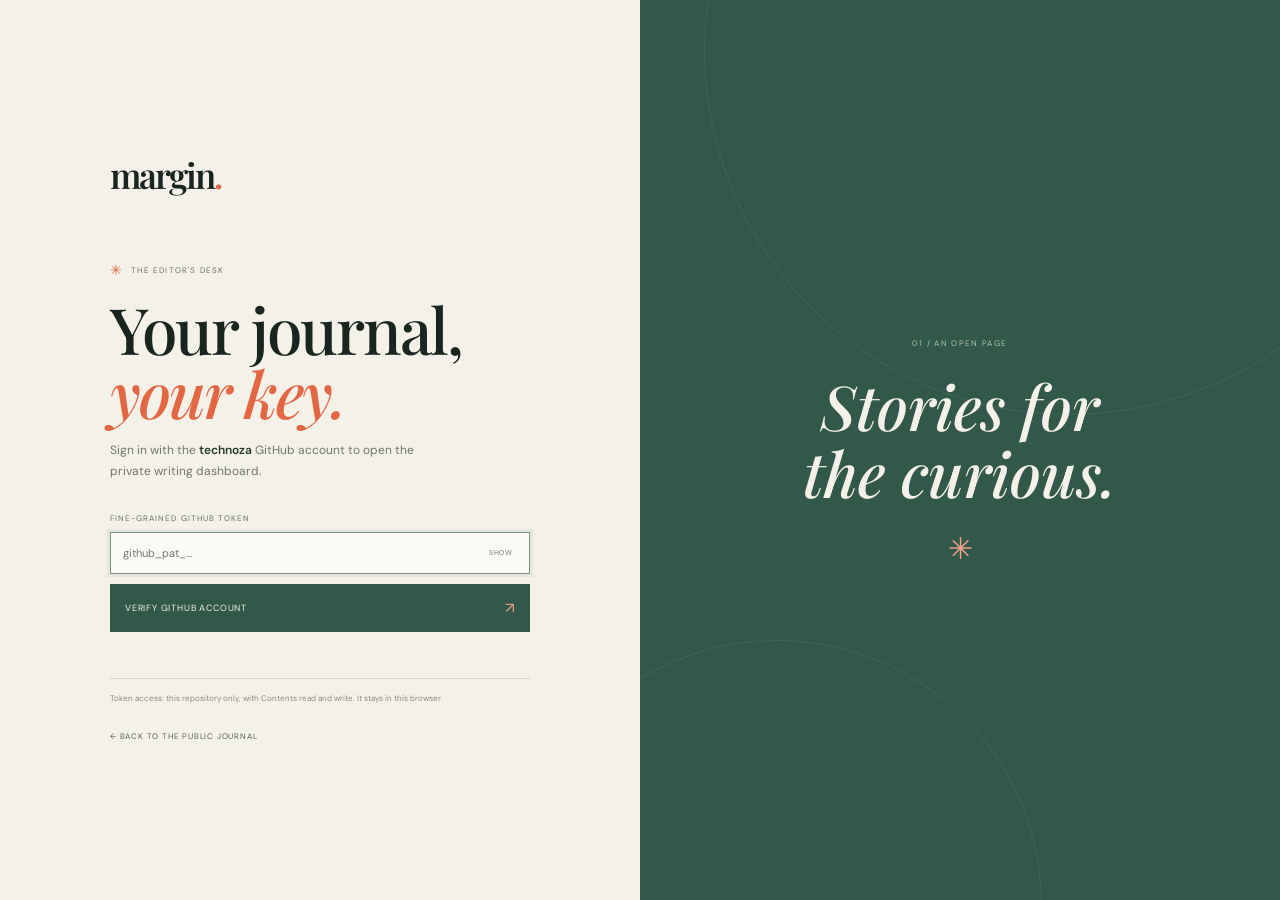
==== admin.html @ ede57e57 "Build Margin editorial blog and private dashboard" ====
<!doctype html>
<html lang="en">
<head>
  <meta charset="utf-8">
  <meta name="viewport" content="width=device-width, initial-scale=1">
  <meta name="theme-color" content="#19251f">
  <meta name="robots" content="noindex, nofollow">
  <title>Dashboard — Margin</title>
  <link rel="preconnect" href="https://fonts.googleapis.com">
  <link rel="preconnect" href="https://fonts.gstatic.com" crossorigin>
  <link href="https://fonts.googleapis.com/css2?family=DM+Sans:wght@400;500;600;700&family=Playfair+Display:ital,wght@0,500;0,600;0,700;1,500;1,600&display=swap" rel="stylesheet">
  <link rel="stylesheet" href="styles.css">
  <link rel="stylesheet" href="admin.css">
  <link rel="stylesheet" href="admin-gate.css">
</head>
<body class="admin-body">
  <main class="admin-gate" id="admin-gate">
    <section class="gate-card"><a class="wordmark gate-mark" href="./">margin<span>.</span></a><div class="gate-kicker"><span>✳</span> THE EDITOR'S DESK</div><h1>Your journal,<br><em>your key.</em></h1><p class="gate-intro">Sign in with the <strong>technoza</strong> GitHub account to open the private writing dashboard.</p><form id="owner-auth-form"><label for="owner-auth-token">FINE-GRAINED GITHUB TOKEN</label><div class="gate-token-row"><input type="password" id="owner-auth-token" placeholder="github_pat_…" autocomplete="current-password" required><button type="button" id="toggle-auth-token">SHOW</button></div><button class="gate-submit" id="owner-auth-submit" type="submit">Verify GitHub account <span>↗</span></button><p class="gate-feedback" id="owner-auth-feedback" role="status"></p></form><div class="gate-note">Token access: this repository only, with Contents read and write. It stays in this browser.</div><a class="gate-return" href="./">← Back to the public journal</a></section><div class="gate-side"><div class="gate-orbit gate-orbit-one"></div><div class="gate-orbit gate-orbit-two"></div><div class="gate-side-copy"><span>01 / AN OPEN PAGE</span><p>Stories for<br>the curious.</p><span class="gate-side-star">✳</span></div></div>
  </main>
  <div id="admin-shell" hidden>
  <header class="dash-topbar"><a class="wordmark dash-mark" href="./">margin<span>.</span></a><span class="dash-top-label">JOURNAL DESK <i></i> YOUR PRIVATE SPACE</span><div class="dash-top-actions"><a href="./" target="_blank" rel="noreferrer">View website <span>↗</span></a><button class="avatar" id="user-avatar" aria-label="Dashboard profile">M</button></div></header>
  <div class="dashboard-layout">
    <aside class="dash-sidebar"><div class="sidebar-label">WORKSPACE</div><button class="side-link active" data-view="overview"><span class="side-icon">◫</span>Overview</button><button class="side-link" data-view="compose"><span class="side-icon side-plus">＋</span>Write a story</button><button class="side-link" data-view="connection"><span class="side-icon">⌘</span>GitHub connection<span class="connection-indicator" id="sidebar-connection"></span></button><div class="sidebar-spacer"></div><div class="sidebar-bottom"><div class="mini-mark">✳</div><div><strong>Keep it curious.</strong><span>A journal in the making.</span></div></div><a class="back-to-site" href="./">← &nbsp; Back to the journal</a></aside>
    <main class="dash-main">
      <section class="dash-view active" id="view-overview">
        <div class="dash-heading"><div><div class="dash-eyebrow"><span></span> TUESDAY, <b id="today-date"></b></div><h1>Good stories start <em>here.</em></h1><p>Your journal, at a glance.</p></div><button class="primary-button" data-go="compose"><span>＋</span> Write a story</button></div>
        <div class="connection-banner" id="overview-banner"><span class="banner-icon">⌘</span><div class="banner-copy"><strong>Connect your GitHub to publish</strong><span>Posts and images will live in your repository, ready for your site.</span></div><button class="banner-action" data-go="connection">Set up connection <span>↗</span></button></div>
        <div class="stats-grid"><div class="stat-card"><div class="stat-top"><span>PUBLISHED STORIES</span><span class="stat-symbol">↗</span></div><div class="stat-value" id="published-count">—</div><div class="stat-caption">Stories in your journal</div></div><div class="stat-card"><div class="stat-top"><span>THIS MONTH</span><span class="stat-symbol">✳</span></div><div class="stat-value" id="month-count">—</div><div class="stat-caption">Freshly published</div></div><div class="stat-card stat-card-accent"><div class="stat-top"><span>YOUR NEXT STORY</span><span class="stat-symbol">✎</span></div><div class="stat-value stat-phrase">Whenever<br>you're ready.</div><button class="stat-write" data-go="compose">Start writing <span>↗</span></button></div></div>
        <section class="published-panel"><div class="panel-heading"><div><span class="panel-kicker">THE JOURNAL</span><h2>Recently published</h2></div><span class="story-count" id="story-count-label">0 STORIES</span></div><div id="published-list" class="published-list"><div class="list-loading">Your stories will appear here.</div></div></section>
        <div class="dashboard-footnote"><span>✳</span> Write from the heart. We’ll take care of the rest.</div>
      </section>
      <section class="dash-view" id="view-compose">
        <div class="dash-heading compose-heading"><div><div class="dash-eyebrow"><span></span> THE WRITING ROOM</div><h1 id="compose-title">A new <em>story.</em></h1><p>Give a good idea a place to land.</p></div><button class="quiet-button" data-go="overview">← &nbsp; All stories</button></div>
        <form id="post-form" class="post-form">
          <div class="editor-main">
            <label class="field-label" for="post-title">STORY TITLE <span>REQUIRED</span></label><input class="text-field title-field" id="post-title" maxlength="110" placeholder="A title that makes someone curious…" required>
            <label class="field-label" for="post-excerpt">THE SHORT VERSION <span>ONE OR TWO SENTENCES</span></label><textarea class="text-field excerpt-field" id="post-excerpt" maxlength="220" rows="3" placeholder="A few words to invite the reader in…" required></textarea>
            <label class="field-label body-label" for="post-body">YOUR STORY <span>PARAGRAPHS · **BOLD** · *ITALIC*</span></label><textarea class="text-field body-field" id="post-body" rows="15" placeholder="Start with the thing you can't stop thinking about.\n\nUse a blank line to begin a new paragraph. **Bold** and *italic* work, too." required></textarea><div class="editor-hint"><span>⌘</span> New paragraphs are made with a blank line. We’ll estimate reading time for you.</div>
          </div>
          <aside class="editor-settings">
            <div class="settings-card"><div class="settings-card-heading"><span>STORY DETAILS</span><span>01</span></div>
              <label class="field-label" for="post-category">CATEGORY</label><input class="text-field small-field" id="post-category" list="category-options" placeholder="e.g. Creative Life" maxlength="36" required><datalist id="category-options"><option>The Everyday</option><option>Creative Life</option><option>Culture</option><option>Ideas</option><option>Travel</option><option>Food & Drink</option></datalist>
              <label class="field-label" for="post-author">BYLINE</label><input class="text-field small-field" id="post-author" maxlength="48" placeholder="Your name" required>
              <label class="field-label" for="post-date">PUBLISH DATE</label><input class="text-field small-field" id="post-date" type="date" required>
              <label class="feature-toggle"><input type="checkbox" id="post-featured"><span class="toggle-visual"></span><span><strong>Feature this story</strong><small>Show it at the top of your journal.</small></span></label>
            </div>
            <div class="settings-card image-card"><div class="settings-card-heading"><span>COVER IMAGE</span><span>02</span></div><div class="cover-preview" id="cover-preview"><div class="cover-placeholder"><span>↥</span><strong>Give it a good cover.</strong><small>JPG, PNG or WebP · max 8 MB</small></div></div><label class="upload-button" for="post-image">Choose an image <span>＋</span></label><input class="visually-hidden" type="file" id="post-image" accept="image/png,image/jpeg,image/webp"><span class="image-filename" id="image-filename">No image selected</span><label class="field-label alt-label" for="post-image-alt">IMAGE DESCRIPTION</label><input class="text-field small-field" id="post-image-alt" maxlength="140" placeholder="Describe the image for readers">
            </div>
            <div class="publish-card"><div class="publish-status"><span class="status-indicator"></span><span id="draft-state">Ready when you are</span></div><button type="button" class="preview-button" id="preview-post">Preview story <span>↗</span></button><button type="submit" class="publish-button" id="publish-button">Publish to GitHub <span>↗</span></button><button type="button" class="save-draft-button" id="save-draft">Save as a draft</button><p>Publishing updates your website and stores the story in your GitHub repository.</p></div>
          </aside>
        </form>
      </section>
      <section class="dash-view" id="view-connection">
        <div class="dash-heading"><div><div class="dash-eyebrow"><span></span> ONE-TIME SETUP</div><h1>Your home for <em>stories.</em></h1><p>Connect a GitHub repository to publish from your desk.</p></div><button class="quiet-button" data-go="overview">← &nbsp; Dashboard</button></div>
        <div class="connection-layout"><div class="connection-setup-card"><div class="setup-card-top"><div class="github-mark">⌘</div><div><strong>Connect to GitHub</strong><span id="connection-summary">Your posts will be saved to this repository.</span></div><span class="setup-state" id="connection-state">NOT CONNECTED</span></div><form id="connection-form"><div class="connection-fields"><div class="input-group"><label for="github-owner">GITHUB USERNAME OR ORGANIZATION</label><input class="text-field" id="github-owner" placeholder="e.g. your-name" autocomplete="off" required></div><div class="input-group"><label for="github-repo">REPOSITORY NAME</label><input class="text-field" id="github-repo" placeholder="e.g. my-journal" autocomplete="off" required></div><div class="input-group"><label for="github-branch">BRANCH</label><input class="text-field" id="github-branch" value="main" placeholder="main" autocomplete="off" required></div><div class="input-group token-group"><label for="github-token">FINE-GRAINED ACCESS TOKEN</label><div class="token-input-wrap"><input class="text-field" id="github-token" type="password" placeholder="github_pat_…" autocomplete="new-password" required><button id="toggle-token" type="button">SHOW</button></div><small>Only this dashboard stores the token, in this browser on this device.</small></div></div><div class="connection-actions"><button type="submit" class="publish-button" id="connect-button">Save & test connection <span>↗</span></button><button type="button" class="remove-connection" id="disconnect-button" hidden>Remove connection</button></div></form><div class="connection-feedback" id="connection-feedback" role="status"></div></div>
          <aside class="setup-help"><div class="help-index">✳ &nbsp; QUICK SETUP</div><h3>A few details,<br>then you’re <em>home.</em></h3><ol><li><span>01</span><p>Create a <strong>public GitHub repository</strong> for your journal and add these website files.</p></li><li><span>02</span><p>In GitHub, create a <strong>fine-grained token</strong> for that repository with Contents set to Read and write.</p></li><li><span>03</span><p>Add your repository and token here. Your first publish will commit <code>content/posts.json</code> and any cover image.</p></li></ol><a href="https://github.com/settings/personal-access-tokens/new" target="_blank" rel="noreferrer">Create a fine-grained token ↗</a><div class="privacy-note"><span>↗</span><p>Your token is never written into the website or repository. Anyone using this browser profile can read its saved dashboard token, so keep this device and browser profile private.</p></div></aside></div>
      </section>
    </main>
  </div>
  <div class="toast" id="dash-toast" role="status" aria-live="polite"></div>
  <div class="preview-modal" id="preview-modal" aria-hidden="true"><div class="preview-scrim" data-close-preview></div><section class="preview-sheet" role="dialog" aria-modal="true" aria-labelledby="preview-title"><button class="preview-close" type="button" aria-label="Close preview" data-close-preview>×</button><span class="preview-label">STORY PREVIEW</span><div class="preview-category" id="preview-category"></div><h2 id="preview-title"></h2><p class="preview-excerpt" id="preview-excerpt"></p><div class="preview-byline" id="preview-byline"></div><img id="preview-image" alt=""><div class="preview-body" id="preview-body"></div><div class="preview-ending">✳</div></section></div>
  </div>
  <script src="admin.js"></script>
</body>
</html>
---- styles.css ----
:root{--paper:#f4f1e9;--paper-deep:#eae5d8;--ink:#19251f;--muted:#73776f;--orange:#e36743;--green:#315848;--line:rgba(25,37,31,.16);--serif:'Playfair Display',Georgia,serif;--sans:'DM Sans',Arial,sans-serif;--page:1320px}
*{box-sizing:border-box}html{scroll-behavior:smooth;scroll-padding-top:90px}body{margin:0;background:var(--paper);color:var(--ink);font-family:var(--sans);font-size:14px;-webkit-font-smoothing:antialiased}a{color:inherit;text-decoration:none}button,input,textarea,select{font:inherit}button{color:inherit}.announcement{height:35px;display:flex;justify-content:center;align-items:center;gap:11px;background:var(--ink);color:#f4f1e9;font-size:9px;letter-spacing:.1em;text-transform:uppercase}.announcement a{margin-left:4px;color:#f0a48b;text-decoration:underline;text-underline-offset:3px}.announcement-dot,.label-dot{width:5px;height:5px;border-radius:50%;background:var(--orange);display:inline-block}.site-header{height:86px;max-width:var(--page);margin:auto;padding:0 50px;display:grid;grid-template-columns:1fr 1fr 1fr;align-items:center;border-bottom:1px solid var(--line);position:relative;z-index:5}.wordmark{font-family:var(--serif);font-size:34px;letter-spacing:-2px;font-weight:600;line-height:1}.wordmark span{color:var(--orange)}.main-nav{display:flex;justify-content:center;gap:37px}.main-nav a,.footer-right a{font-size:10px;letter-spacing:.08em;text-transform:uppercase;transition:color .2s}.main-nav a:hover,.footer-right a:hover{color:var(--orange)}.header-actions{display:flex;align-items:center;justify-content:flex-end;gap:23px}.search-trigger,.menu-toggle,.search-close{border:0;background:transparent;padding:5px;cursor:pointer}.search-trigger svg,.search-wrap svg{width:18px;height:18px;fill:none;stroke:currentColor;stroke-width:1.5}.admin-link{padding:12px 15px;background:var(--green);color:var(--paper);font-size:10px;letter-spacing:.08em;text-transform:uppercase;transition:background .2s,transform .2s}.admin-link:hover{background:var(--orange);transform:translateY(-2px)}.menu-toggle{display:none}.search-panel{display:none;position:absolute;z-index:10;top:121px;left:0;right:0;padding:25px max(calc((100% - 850px)/2),24px);background:var(--paper);border-bottom:1px solid var(--line);box-shadow:0 16px 30px #18251f16}.search-panel.is-open{display:block;animation:drop-in .28s ease both}.search-wrap{display:flex;align-items:center;border-bottom:1px solid var(--ink);gap:14px}.search-wrap input{border:0;background:transparent;outline:0;width:100%;padding:13px 0;font-family:var(--serif);font-size:25px}.search-close{font-size:24px;font-weight:300}.search-hint{color:var(--muted);font-size:11px;margin:9px 0 0}.section-shell{max-width:var(--page);margin:0 auto;padding-left:50px;padding-right:50px}.hero{min-height:600px;padding-top:70px;padding-bottom:77px;display:grid;grid-template-columns:1fr 1.13fr;gap:70px;position:relative;align-items:center}.hero-copy{padding-left:37px;position:relative;z-index:1}.eyebrow{display:flex;align-items:center;gap:11px;font-size:9px;letter-spacing:.15em;text-transform:uppercase;color:#56645a}.eyebrow-line{width:28px;height:1px;background:var(--orange);display:inline-block}.eyebrow-separator{color:#b2aa9b}.hero h1,.section-heading h2,.letter-copy h2{font-family:var(--serif);font-weight:500;letter-spacing:-2.8px}.hero h1{font-size:clamp(55px,6.2vw,82px);line-height:.99;margin:30px 0 23px}.hero h1 em,.section-heading h2 em,.letter-copy h2 em{font-weight:500;color:var(--orange)}.hero-intro{max-width:320px;color:#646c62;font-size:14px;line-height:1.85;margin:0 0 26px}.text-link{display:inline-flex;gap:19px;align-items:center;padding-bottom:8px;border-bottom:1px solid var(--ink);font-size:10px;font-weight:600;letter-spacing:.09em;text-transform:uppercase;transition:gap .25s,color .2s}.text-link:hover{gap:28px;color:var(--orange)}.link-arrow{color:var(--orange);font-size:17px;line-height:12px}.hero-note{position:absolute;left:0;bottom:0;display:flex;align-items:center;gap:10px;color:#74786e;font-family:var(--serif);font-size:12px;font-style:italic;line-height:1.45}.note-star{font-family:var(--sans);font-size:24px;font-style:normal;color:var(--orange);animation:spin-slow 16s linear infinite}.hero-visual{height:443px;position:relative;display:block;background:#dfd7c9;overflow:hidden;isolation:isolate}.hero-visual:before{content:"";position:absolute;inset:0;z-index:1;background:linear-gradient(180deg,transparent 42%,rgba(15,24,20,.64) 100%)}.hero-visual>img{width:100%;height:100%;object-fit:cover;display:block;transition:transform 1s cubic-bezier(.2,.65,.2,1);animation:photo-in 1s ease both}.hero-visual:hover>img{transform:scale(1.045)}.hero-image-label{position:absolute;z-index:2;top:20px;right:20px;background:var(--paper);padding:9px 12px;display:flex;align-items:center;gap:8px;font-size:8px;letter-spacing:.11em;text-transform:uppercase}.hero-caption{position:absolute;z-index:2;bottom:0;left:0;right:0;padding:26px 30px;color:white;display:grid;grid-template-columns:1fr auto;align-items:end;gap:8px}.caption-kicker{grid-column:1/-1;font-size:8px;letter-spacing:.18em;color:#efd8c8}.caption-title{font-family:var(--serif);font-size:27px;line-height:1.15}.caption-arrow{font-size:20px;color:#f0a48b;padding-bottom:3px;transition:transform .25s}.hero-visual:hover .caption-arrow{transform:translate(4px,-4px)}.hero-index{position:absolute;bottom:27px;right:50px;display:flex;gap:10px;align-items:center;font-size:9px;letter-spacing:.1em;color:#8a8b81}.hero-index span:first-child{color:var(--orange)}.index-rule{width:32px;height:1px;background:#a8a495}.ticker{height:53px;overflow:hidden;white-space:nowrap;display:flex;align-items:center;background:var(--green);color:var(--paper);border-block:1px solid #ffffff18}.ticker-track{display:flex;align-items:center;gap:35px;width:max-content;animation:marquee 35s linear infinite}.ticker span{font-size:9px;letter-spacing:.16em}.ticker b{font-size:12px;color:#f0a48b;font-weight:400}.stories-section{padding-top:93px;padding-bottom:114px}.section-heading{display:flex;justify-content:space-between;align-items:end;margin-bottom:42px}.section-heading h2{font-size:54px;line-height:1.04;margin:20px 0 0}.heading-link{margin-bottom:8px}.category-row{display:flex;align-items:center;gap:9px;border-top:1px solid var(--line);border-bottom:1px solid var(--line);padding:13px 0;margin-bottom:29px;flex-wrap:wrap}.category-label{font-size:8px;letter-spacing:.16em;color:var(--muted);margin-right:8px}.category-button{border:1px solid transparent;border-radius:30px;padding:8px 13px;background:transparent;color:#686e66;font-size:9px;letter-spacing:.05em;cursor:pointer;transition:all .2s}.category-button:hover,.category-button.active{background:var(--ink);color:var(--paper)}.story-grid{display:grid;grid-template-columns:repeat(3,minmax(0,1fr));column-gap:25px;row-gap:49px}.story-card{min-width:0;animation:card-in .65s both;animation-delay:calc(var(--card-index,0)*70ms)}.story-card:nth-child(3n+2){animation-delay:120ms}.card-image{position:relative;height:250px;display:block;overflow:hidden;background:#e5dfd2}.card-image img{width:100%;height:100%;object-fit:cover;display:block;transition:transform .7s cubic-bezier(.2,.65,.2,1),filter .4s}.story-card:hover .card-image img{transform:scale(1.055);filter:saturate(1.06)}.card-image:after{content:"↗";position:absolute;right:13px;bottom:13px;width:32px;height:32px;background:var(--paper);display:grid;place-items:center;font-size:15px;transform:translateY(50px);transition:transform .25s}.story-card:hover .card-image:after{transform:translateY(0)}.card-category{position:absolute;left:13px;top:13px;padding:8px 10px;background:var(--paper);font-size:8px;letter-spacing:.12em;text-transform:uppercase}.card-body{padding:18px 1px 0}.card-meta{display:flex;gap:9px;align-items:center;color:#787b71;font-size:8px;letter-spacing:.08em;text-transform:uppercase}.card-meta .meta-dot{width:3px;height:3px;border-radius:50%;background:var(--orange)}.card-title{font-family:var(--serif);font-weight:500;font-size:25px;letter-spacing:-.4px;line-height:1.17;margin:11px 0 8px;max-width:360px}.card-title a{transition:color .2s}.card-title a:hover{color:var(--orange)}.card-excerpt{max-width:350px;color:#6e746a;font-size:11px;line-height:1.75;margin:0}.card-footer{margin-top:18px;padding-top:12px;border-top:1px solid var(--line);display:flex;justify-content:space-between;color:#777b71;font-size:8px;letter-spacing:.1em;text-transform:uppercase}.card-footer a{color:var(--green);font-weight:600}.empty-state{text-align:center;padding:65px 20px}.empty-state>span{color:var(--orange);font-size:35px}.empty-state h3{font:500 26px var(--serif);margin:14px 0 6px}.empty-state p{color:var(--muted);font-size:12px}.manifesto-section{min-height:390px;background:var(--green);color:var(--paper);position:relative;overflow:hidden;display:grid;place-items:center;padding:70px 20px}.manifesto-content{position:relative;z-index:1;max-width:700px;text-align:center}.manifesto-star{font-size:25px;color:#f0a48b;display:inline-block;animation:spin-slow 18s linear infinite}.manifesto-content p{font:italic 500 clamp(24px,3vw,36px)/1.4 var(--serif);margin:20px 0 19px}.manifesto-byline{font-size:9px;letter-spacing:.12em;text-transform:uppercase;color:#b8c3b8}.round-link{width:34px;height:34px;border:1px solid #9aab9d;border-radius:50%;display:grid;place-items:center;margin:25px auto 0;transition:background .2s,color .2s,transform .2s}.round-link:hover{background:var(--paper);color:var(--green);transform:translateY(-3px)}.manifesto-orbit{position:absolute;border:1px solid #ffffff11;border-radius:50%;aspect-ratio:1}.orbit-one{width:480px;left:-185px;top:-240px}.orbit-two{width:610px;right:-245px;bottom:-350px}.manifesto-side{position:absolute;right:30px;top:50%;transform:translateY(-50%) rotate(90deg);font-size:8px;letter-spacing:.17em;color:#a6b5a8}.manifesto-side i{color:var(--orange);font-style:normal}.letter-section{min-height:390px;display:grid;grid-template-columns:130px 1fr 1fr;gap:44px;align-items:center;padding-top:82px;padding-bottom:82px;position:relative}.letter-stamp{width:112px;height:136px;border:1px solid #c9c2b3;display:flex;flex-direction:column;justify-content:center;align-items:center;gap:2px;font:600 58px/.8 var(--serif);color:var(--green);transform:rotate(-6deg);position:relative}.letter-stamp:before,.letter-stamp:after{content:"";position:absolute;inset:5px;border:1px solid #d9d3c7}.letter-stamp span{font:15px var(--sans);color:var(--orange);margin-top:7px}.letter-copy h2{font-size:46px;line-height:1.02;margin:17px 0 13px}.letter-copy p{max-width:340px;font-size:11px;line-height:1.8;color:#70766c;margin:0}.letter-form{align-self:center;padding-top:30px}.letter-form>label{display:block;font-size:8px;letter-spacing:.14em;margin-bottom:10px;color:#5f685d}.email-field{display:flex;border-bottom:1px solid var(--ink)}.email-field input{border:0;outline:0;background:transparent;padding:12px 0;font-family:var(--serif);font-size:18px;flex:1;min-width:0}.email-field button{border:0;background:transparent;font-size:21px;color:var(--orange);cursor:pointer;transition:transform .2s}.email-field button:hover{transform:translate(3px,-3px)}.form-note{color:#86867b;font-size:9px;line-height:1.5;margin:10px 0 0}.site-footer{max-width:var(--page);margin:auto;border-top:1px solid var(--line);height:92px;padding:0 50px;display:grid;grid-template-columns:1fr 1fr 1fr;align-items:center}.footer-mark{font-size:27px}.footer-center{text-align:center;color:#777b70;font:italic 12px var(--serif)}.footer-right{display:flex;justify-content:flex-end;gap:24px;align-items:center;color:#85877d;font-size:8px;letter-spacing:.09em}.footer-right a{font-size:8px;color:var(--green)}.article-view{max-width:960px;margin:0 auto;padding:66px 30px 110px;animation:fade-up .6s ease both}.article-back{display:inline-flex;align-items:center;gap:10px;font-size:9px;letter-spacing:.13em;text-transform:uppercase;color:#687065;margin-bottom:45px}.article-back span{color:var(--orange);font-size:16px}.article-header{max-width:760px;margin:0 auto 37px;text-align:center}.article-header .eyebrow{justify-content:center}.article-header h1{font:500 clamp(44px,7vw,76px)/1.04 var(--serif);letter-spacing:-2px;margin:22px 0}.article-header .article-excerpt{font:italic 19px/1.6 var(--serif);color:#687065;max-width:590px;margin:0 auto 22px}.article-byline{font-size:9px;letter-spacing:.1em;text-transform:uppercase;color:#85877d}.article-cover{width:100%;max-height:530px;object-fit:cover;display:block}.article-body{max-width:660px;margin:47px auto 0;font:17px/1.95 var(--serif);color:#39463d}.article-body p{margin:0 0 1.45em}.article-body p:first-child:first-letter{float:left;font:66px/.85 var(--serif);color:var(--orange);padding:7px 8px 0 0}.article-end{text-align:center;color:var(--orange);margin-top:55px;font-size:20px}.article-nav{display:flex;justify-content:space-between;border-top:1px solid var(--line);margin-top:50px;padding-top:20px}.article-nav a{font-size:9px;letter-spacing:.1em;text-transform:uppercase;color:var(--green)}.toast{position:fixed;z-index:20;left:50%;bottom:28px;transform:translate(-50%,20px);background:var(--ink);color:var(--paper);padding:13px 20px;font-size:11px;opacity:0;pointer-events:none;transition:all .3s}.toast.show{opacity:1;transform:translate(-50%,0)}.reveal{opacity:0;transform:translateY(17px);transition:opacity .75s ease,transform .75s cubic-bezier(.2,.7,.2,1)}.reveal.is-visible{opacity:1;transform:translateY(0)}@keyframes photo-in{from{transform:scale(1.04);opacity:.5}to{transform:scale(1);opacity:1}}@keyframes card-in{from{opacity:0;transform:translateY(18px)}to{opacity:1;transform:translateY(0)}}@keyframes fade-up{from{opacity:0;transform:translateY(13px)}to{opacity:1;transform:translateY(0)}}@keyframes drop-in{from{opacity:0;transform:translateY(-9px)}to{opacity:1;transform:translateY(0)}}@keyframes spin-slow{to{transform:rotate(360deg)}}@keyframes marquee{to{transform:translateX(-50%)}}
@media(max-width:1000px){.section-shell{padding-left:34px;padding-right:34px}.site-header{padding:0 34px}.hero{gap:35px;min-height:540px}.hero-copy{padding-left:16px}.hero-visual{height:400px}.hero h1{font-size:64px}.hero-index{right:34px}.card-image{height:210px}.letter-section{grid-template-columns:95px 1fr 1fr;gap:28px}.letter-stamp{width:88px;height:116px}.site-footer{padding:0 34px}}
@media(max-width:720px){.announcement{font-size:8px;gap:7px}.site-header{height:72px;padding:0 22px;grid-template-columns:1fr 1fr}.wordmark{font-size:30px}.main-nav{display:none;position:absolute;top:71px;left:0;right:0;background:var(--paper);padding:22px;box-shadow:0 16px 24px #18251f12;flex-direction:column;gap:18px;align-items:flex-start}.main-nav.is-open{display:flex;animation:drop-in .2s ease both}.main-nav a{font-size:11px}.header-actions{gap:14px}.admin-link{font-size:8px;padding:10px 11px}.search-trigger svg{width:16px}.menu-toggle{display:flex;flex-direction:column;gap:5px}.menu-toggle span{display:block;width:17px;height:1px;background:var(--ink);transition:transform .2s}.menu-toggle[aria-expanded=true] span:first-child{transform:translateY(3px) rotate(45deg)}.menu-toggle[aria-expanded=true] span:last-child{transform:translateY(-3px) rotate(-45deg)}.search-panel{top:107px;padding:19px 22px}.search-wrap input{font-size:20px}.section-shell{padding-left:22px;padding-right:22px}.hero{padding-top:53px;padding-bottom:59px;display:flex;flex-direction:column;align-items:stretch;gap:31px}.hero-copy{padding-left:0}.hero h1{font-size:clamp(54px,13vw,76px);margin:23px 0 18px;letter-spacing:-2.5px}.hero-intro{font-size:13px;max-width:350px}.hero-note{display:none}.hero-visual{height:min(90vw,400px)}.hero-image-label{top:12px;right:12px;font-size:7px}.hero-caption{padding:20px}.caption-title{font-size:23px}.hero-index{bottom:21px;right:23px}.stories-section{padding-top:66px;padding-bottom:72px}.section-heading{align-items:start;gap:15px;margin-bottom:29px}.section-heading h2{font-size:clamp(37px,9vw,49px);letter-spacing:-1.8px}.heading-link{font-size:8px;gap:8px;margin-top:41px;white-space:nowrap}.category-row{gap:4px;margin-bottom:22px}.category-button{padding:8px 10px;font-size:8px}.category-label{width:100%;margin-bottom:4px}.story-grid{grid-template-columns:1fr 1fr;gap:29px 14px}.card-image{height:auto;aspect-ratio:1/1.15}.card-category{left:8px;top:8px;padding:7px;font-size:7px}.card-body{padding-top:12px}.card-meta{font-size:7px;gap:6px}.card-title{font-size:20px;margin:8px 0 6px}.card-excerpt{font-size:10px;line-height:1.6}.card-footer{margin-top:11px;font-size:7px;letter-spacing:.04em}.manifesto-section{min-height:320px;padding:55px 27px}.manifesto-content p{font-size:25px}.manifesto-side{right:-29px;font-size:7px}.orbit-one{width:330px;left:-180px;top:-180px}.orbit-two{width:420px;right:-255px;bottom:-240px}.letter-section{grid-template-columns:66px 1fr;gap:20px;padding-top:65px;padding-bottom:65px}.letter-stamp{width:63px;height:90px;font-size:39px}.letter-stamp span{font-size:11px;margin-top:5px}.letter-copy .eyebrow{font-size:7px;gap:7px;letter-spacing:.1em}.letter-copy .eyebrow-line{width:15px}.letter-copy h2{font-size:37px;letter-spacing:-1.8px}.letter-copy p{font-size:10px}.letter-form{grid-column:1/-1;padding-top:2px}.email-field input{font-size:17px}.site-footer{height:auto;min-height:105px;padding:20px 22px;grid-template-columns:1fr auto;row-gap:10px}.footer-mark{font-size:25px}.footer-center{display:none}.footer-right{display:flex;flex-direction:column;align-items:flex-end;gap:7px}.footer-right span,.footer-right a{font-size:7px}.article-view{padding:39px 22px 75px}.article-back{margin-bottom:36px}.article-header h1{font-size:clamp(40px,11vw,61px);letter-spacing:-1.4px}.article-header .article-excerpt{font-size:16px}.article-cover{max-height:360px}.article-body{font-size:16px;margin-top:32px}}
@media(max-width:390px){.announcement{font-size:7px}.story-grid{grid-template-columns:1fr}.card-image{aspect-ratio:1.45/1}.card-title{font-size:23px}.card-excerpt{font-size:11px}.hero h1{font-size:54px}.footer-right{gap:6px}}
@media(prefers-reduced-motion:reduce){*,*::before,*::after{scroll-behavior:auto!important;animation-duration:.01ms!important;animation-iteration-count:1!important;transition-duration:.01ms!important}.reveal{opacity:1;transform:none}}
---- admin.css ----
:root{--dash-dark:#19251f;--dash-green:#315848;--dash-orange:#e36743;--dash-paper:#f4f1e9;--dash-muted:#7b8077;--dash-border:rgba(25,37,31,.13)}.admin-body{min-height:100vh;background:#f5f4ef;color:var(--dash-dark)}.dash-topbar{height:75px;background:#19251f;color:#f4f1e9;padding:0 37px;display:flex;align-items:center;justify-content:space-between}.dash-mark{font-size:31px;color:#f4f1e9}.dash-top-label{display:flex;align-items:center;gap:11px;color:#b0b9af;font-size:8px;letter-spacing:.16em}.dash-top-label i{width:4px;height:4px;border-radius:50%;background:var(--dash-orange)}.dash-top-actions{display:flex;align-items:center;gap:21px}.dash-top-actions>a{font-size:9px;letter-spacing:.1em;text-transform:uppercase;color:#e5e8df}.dash-top-actions>a span{color:#f3a089}.avatar{border:1px solid #748176;background:#34453b;color:#f4f1e9;width:31px;height:31px;border-radius:50%;font:italic 14px var(--serif)}.dashboard-layout{display:grid;grid-template-columns:225px minmax(0,1fr);min-height:calc(100vh - 75px)}.dash-sidebar{padding:36px 20px 22px 27px;border-right:1px solid var(--dash-border);display:flex;flex-direction:column;background:#f1efe8}.sidebar-label{font-size:8px;letter-spacing:.17em;color:#85877b;margin:0 0 18px 10px}.side-link{display:flex;align-items:center;gap:12px;padding:12px 11px;margin-bottom:5px;border:0;background:transparent;text-align:left;color:#6b7068;font-size:11px;cursor:pointer;transition:all .2s}.side-link:hover{color:var(--dash-dark);background:#e9e7df}.side-link.active{background:#e2e5da;color:var(--dash-green);font-weight:600}.side-icon{font-size:16px;width:17px;text-align:center;color:#83877d}.side-link.active .side-icon{color:var(--dash-orange)}.side-plus{font-size:20px}.connection-indicator{width:6px;height:6px;border-radius:50%;background:#bbb9af;margin-left:auto}.connection-indicator.connected{background:#66a27d;box-shadow:0 0 0 3px #66a27d20}.sidebar-spacer{flex:1}.sidebar-bottom{display:flex;gap:12px;align-items:center;border-top:1px solid var(--dash-border);padding:19px 7px 18px}.mini-mark{width:29px;height:29px;display:grid;place-items:center;color:var(--dash-orange);border:1px solid #d6cebd;border-radius:50%;font-size:14px}.sidebar-bottom strong,.sidebar-bottom span{display:block}.sidebar-bottom strong{font:italic 13px var(--serif);font-weight:500}.sidebar-bottom span{font-size:8px;color:#82847a;margin-top:4px}.back-to-site{font-size:9px;color:#85877e;padding:13px 8px 0;border-top:1px solid var(--dash-border)}.dash-main{min-width:0;max-width:1470px;width:100%;padding:49px clamp(30px,5vw,76px) 45px;margin:0 auto}.dash-view{display:none;animation:dash-appear .4s ease both}.dash-view.active{display:block}.dash-heading{display:flex;justify-content:space-between;align-items:flex-end;gap:20px;margin:0 0 31px}.dash-eyebrow{display:flex;align-items:center;gap:8px;font-size:8px;letter-spacing:.14em;color:#767b71}.dash-eyebrow>span{width:5px;height:5px;border-radius:50%;background:var(--dash-orange)}.dash-eyebrow b{font-weight:500;color:#626a61}.dash-heading h1{font:500 clamp(37px,4.7vw,55px)/1.05 var(--serif);letter-spacing:-1.8px;margin:17px 0 9px}.dash-heading h1 em,.setup-help h3 em{font-weight:500;color:var(--dash-orange)}.dash-heading p{font-size:11px;color:#777d72;margin:0}.primary-button,.publish-button{border:0;background:var(--dash-green);color:#f5f2e9;padding:14px 17px;font-size:9px;font-weight:600;letter-spacing:.09em;text-transform:uppercase;cursor:pointer;display:inline-flex;align-items:center;justify-content:center;gap:10px;transition:background .2s,transform .2s}.primary-button:hover,.publish-button:hover{background:var(--dash-orange);transform:translateY(-2px)}.primary-button>span{font-size:15px;color:#f1a18a}.connection-banner{display:flex;align-items:center;gap:15px;padding:16px 19px;background:#e7ebe2;border:1px solid #dbe1d5;margin-bottom:22px}.banner-icon{width:31px;height:31px;border-radius:50%;display:grid;place-items:center;color:var(--dash-green);background:#d9e1d5;font-size:16px}.banner-copy{flex:1}.banner-copy strong,.banner-copy span{display:block}.banner-copy strong{font-size:10px;font-weight:600}.banner-copy span{font-size:9px;color:#70796f;margin-top:4px}.banner-action{border:0;background:transparent;font-size:9px;text-transform:uppercase;letter-spacing:.07em;color:var(--dash-green);cursor:pointer}.banner-action span{color:var(--dash-orange);font-size:14px;margin-left:5px}.connection-banner.connected{background:#e8efe7;border-color:#d6e3d4}.connection-banner.connected .banner-icon{color:#47764e;background:#d8e8d4}.stats-grid{display:grid;grid-template-columns:1fr 1fr 1fr;gap:14px}.stat-card{min-height:148px;padding:18px 19px;background:#fbfaf6;border:1px solid var(--dash-border);position:relative}.stat-top{display:flex;justify-content:space-between;color:#7b8076;font-size:8px;letter-spacing:.11em}.stat-symbol{color:var(--dash-orange);font-size:16px}.stat-value{font:500 38px/1 var(--serif);margin-top:21px}.stat-caption{font-size:9px;color:#898a7f;margin-top:6px}.stat-card-accent{background:var(--dash-green);border-color:var(--dash-green);color:var(--dash-paper)}.stat-card-accent .stat-top{color:#c4cec4}.stat-card-accent .stat-symbol{color:#f3a18b}.stat-phrase{font-size:23px;line-height:1.08;margin-top:16px}.stat-write{border:0;background:none;color:#f0a28a;font-size:9px;letter-spacing:.08em;text-transform:uppercase;padding:0;margin-top:8px;cursor:pointer}.stat-write span{font-size:14px;margin-left:5px}.published-panel{margin-top:36px}.panel-heading{display:flex;justify-content:space-between;align-items:end;margin-bottom:14px}.panel-kicker{font-size:8px;letter-spacing:.15em;color:#929186}.panel-heading h2{font:500 25px/1.1 var(--serif);margin:7px 0 0}.story-count{font-size:8px;letter-spacing:.11em;color:#85887f}.published-list{border-top:1px solid var(--dash-border)}.published-row{display:grid;grid-template-columns:58px minmax(0,1fr) auto;gap:15px;align-items:center;padding:13px 2px;border-bottom:1px solid var(--dash-border)}.published-thumb{width:58px;height:53px;object-fit:cover;background:#e3ded2}.published-info{min-width:0}.published-info h3{font:500 17px/1.2 var(--serif);margin:0;white-space:nowrap;overflow:hidden;text-overflow:ellipsis}.published-info p{margin:6px 0 0;color:#81847a;font-size:8px;letter-spacing:.07em;text-transform:uppercase}.published-actions{display:flex;gap:7px}.row-action{border:1px solid var(--dash-border);background:transparent;color:#687066;padding:7px 9px;font-size:8px;letter-spacing:.06em;text-transform:uppercase;cursor:pointer;transition:all .2s}.row-action:hover{background:var(--dash-green);color:white;border-color:var(--dash-green)}.row-action.delete:hover{background:#a44f3d;border-color:#a44f3d}.list-loading{padding:24px 0;color:#8a8b81;font-size:10px}.dashboard-footnote{margin-top:28px;color:#898b80;font:italic 12px var(--serif)}.dashboard-footnote span{color:var(--dash-orange);font-style:normal;margin-right:8px}.quiet-button{border:0;background:transparent;color:#677067;font-size:9px;letter-spacing:.09em;text-transform:uppercase;cursor:pointer;padding:9px 0}.post-form{display:grid;grid-template-columns:minmax(0,1fr) 290px;align-items:start;gap:29px}.editor-main{padding:25px 28px 29px;background:#fbfaf6;border:1px solid var(--dash-border)}.field-label{display:flex;justify-content:space-between;gap:10px;font-size:8px;font-weight:600;letter-spacing:.11em;color:#596359;margin-bottom:9px}.field-label>span{font-weight:400;color:#9b9b8e;font-size:7px}.text-field{width:100%;border:1px solid #dfddd4;background:#fffefa;padding:12px 13px;color:var(--dash-dark);outline:none;transition:border-color .2s,box-shadow .2s}.text-field:focus{border-color:#79917d;box-shadow:0 0 0 3px #31584812}.text-field::placeholder{color:#b0b0a6}.title-field{font:500 24px/1.3 var(--serif);letter-spacing:-.3px;margin-bottom:23px}.excerpt-field{font:italic 15px/1.6 var(--serif);resize:vertical;margin-bottom:23px}.body-label{margin-bottom:9px}.body-field{min-height:380px;font:13px/1.85 var(--sans);resize:vertical}.editor-hint{display:flex;align-items:center;gap:8px;color:#898b80;font-size:8px;margin-top:10px}.editor-hint span{font-size:13px;color:var(--dash-orange)}.editor-settings{display:flex;flex-direction:column;gap:13px}.settings-card{padding:17px;background:#fbfaf6;border:1px solid var(--dash-border)}.settings-card-heading{display:flex;justify-content:space-between;font-size:8px;letter-spacing:.14em;color:#767b72;margin-bottom:18px}.settings-card-heading span:last-child{color:#b1afa3}.small-field{padding:10px;font-size:10px;margin-bottom:16px}.feature-toggle{display:flex;align-items:center;gap:10px;border-top:1px solid var(--dash-border);padding:14px 0 2px;cursor:pointer}.feature-toggle>input{position:absolute;opacity:0;pointer-events:none}.toggle-visual{width:29px;height:16px;border-radius:10px;background:#dad8ce;position:relative;transition:background .2s;flex:none}.toggle-visual:after{content:"";position:absolute;top:3px;left:3px;width:10px;height:10px;border-radius:50%;background:white;transition:transform .2s}.feature-toggle input:checked+.toggle-visual{background:var(--dash-green)}.feature-toggle input:checked+.toggle-visual:after{transform:translateX(13px)}.feature-toggle strong,.feature-toggle small{display:block}.feature-toggle strong{font-size:9px}.feature-toggle small{font-size:8px;color:#8b8d82;margin-top:4px}.image-card{padding-bottom:16px}.cover-preview{height:140px;background:#f0eee7;display:grid;place-items:center;overflow:hidden;margin-bottom:12px}.cover-preview img{width:100%;height:100%;object-fit:cover}.cover-placeholder{text-align:center;color:#929388}.cover-placeholder span{width:30px;height:30px;border:1px solid #cac8bc;border-radius:50%;display:grid;place-items:center;margin:0 auto 9px;color:var(--dash-orange);font-size:17px}.cover-placeholder strong,.cover-placeholder small{display:block}.cover-placeholder strong{font:500 14px var(--serif);color:#575f55}.cover-placeholder small{font-size:7px;margin-top:5px}.upload-button{display:flex;justify-content:space-between;align-items:center;padding:10px 11px;border:1px solid #dcdad1;background:#fffefa;font-size:9px;cursor:pointer}.upload-button span{color:var(--dash-orange);font-size:15px}.image-filename{display:block;color:#8c8d82;font-size:8px;overflow:hidden;text-overflow:ellipsis;white-space:nowrap;margin-top:7px}.alt-label{margin-top:15px}.publish-card{padding:17px;background:#e9e9e1;border:1px solid #deded4}.publish-status{display:flex;gap:8px;align-items:center;font-size:9px;color:#777d72;margin-bottom:14px}.status-indicator{width:6px;height:6px;border-radius:50%;background:#87a080}.preview-button{width:100%;display:flex;justify-content:space-between;border:1px solid #bdc1b5;background:transparent;padding:10px 12px;font-size:9px;color:#4e5d50;cursor:pointer;margin-bottom:8px}.preview-button span{color:var(--dash-orange)}.publish-button{width:100%;padding:13px 12px}.publish-button span{font-size:15px;color:#f0a18a}.save-draft-button{display:block;margin:11px auto 0;border:0;background:transparent;color:#667064;text-decoration:underline;text-underline-offset:3px;font-size:8px;cursor:pointer}.publish-card>p{font-size:8px;line-height:1.55;color:#82847a;text-align:center;margin:13px 0 0}.visually-hidden{position:absolute!important;width:1px;height:1px;padding:0;margin:-1px;overflow:hidden;clip:rect(0,0,0,0);white-space:nowrap;border:0}.connection-layout{display:grid;grid-template-columns:minmax(0,1.35fr) minmax(250px,.8fr);gap:20px;align-items:start}.connection-setup-card{background:#fbfaf6;border:1px solid var(--dash-border);padding:25px 26px}.setup-card-top{display:flex;align-items:center;gap:13px;padding-bottom:21px;border-bottom:1px solid var(--dash-border)}.github-mark{width:40px;height:40px;border-radius:50%;background:#e8e8df;display:grid;place-items:center;font-size:20px;color:var(--dash-green)}.setup-card-top>div:nth-child(2){flex:1}.setup-card-top strong,.setup-card-top span{display:block}.setup-card-top strong{font:500 18px var(--serif)}.setup-card-top div:nth-child(2) span{font-size:9px;color:#81847a;margin-top:4px}.setup-state{padding:7px 8px;border:1px solid #dddcd2;font-size:7px;letter-spacing:.1em;color:#8b8b80}.setup-state.connected{color:#47764e;background:#edf3e9;border-color:#d7e3d2}.connection-fields{display:grid;grid-template-columns:1fr 1fr;gap:18px 15px;padding:22px 0}.input-group label{display:block;font-size:7px;letter-spacing:.12em;color:#626a60;margin-bottom:8px}.input-group .text-field{font-size:10px}.token-group{grid-column:1/-1}.token-input-wrap{display:flex;position:relative}.token-input-wrap input{padding-right:65px}.token-input-wrap button{position:absolute;right:10px;top:50%;transform:translateY(-50%);border:0;background:transparent;color:#6c766c;font-size:7px;letter-spacing:.1em;cursor:pointer}.input-group small{display:block;font-size:8px;color:#8a8c82;margin-top:7px}.connection-actions{display:flex;align-items:center;gap:14px}.connection-actions .publish-button{width:auto}.remove-connection{border:0;background:transparent;color:#a35443;text-decoration:underline;text-underline-offset:3px;font-size:8px;cursor:pointer}.connection-feedback{min-height:20px;margin-top:12px;font-size:9px;color:#777c71;line-height:1.5}.connection-feedback.success{color:#47764e}.connection-feedback.error{color:#a24f3e}.setup-help{padding:22px 22px;background:#e9ebe3}.help-index{font-size:8px;letter-spacing:.13em;color:#697767}.help-index:first-letter{color:var(--dash-orange)}.setup-help h3{font:500 29px/1.1 var(--serif);letter-spacing:-.5px;margin:16px 0 22px}.setup-help ol{list-style:none;margin:0;padding:0}.setup-help li{display:grid;grid-template-columns:24px 1fr;gap:8px;margin-bottom:15px}.setup-help li>span{font-size:8px;color:var(--dash-orange);padding-top:2px}.setup-help li p{font-size:9px;line-height:1.65;color:#6f766b;margin:0}.setup-help li strong{color:#3b493d;font-weight:600}.setup-help code{font-size:8px;background:#dce0d7;padding:2px 4px}.setup-help>a{display:inline-block;margin-top:3px;color:var(--dash-green);font-size:8px;font-weight:600;letter-spacing:.07em;text-transform:uppercase;text-decoration:underline;text-underline-offset:3px}.privacy-note{display:flex;gap:8px;border-top:1px solid #d2d7cd;padding-top:13px;margin-top:19px;color:#888b80}.privacy-note span{font-size:12px;color:var(--dash-orange)}.privacy-note p{font-size:8px;line-height:1.55;margin:0}.toast{background:#19251f}.preview-modal{display:none;position:fixed;z-index:50;inset:0}.preview-modal.open{display:block}.preview-scrim{position:absolute;inset:0;background:#101a15b5;backdrop-filter:blur(4px);animation:dash-appear .25s ease}.preview-sheet{position:absolute;right:0;top:0;bottom:0;width:min(690px,100%);overflow:auto;background:var(--dash-paper);padding:52px clamp(25px,6vw,70px) 60px;animation:sheet-in .35s cubic-bezier(.2,.7,.2,1)}.preview-close{position:absolute;right:25px;top:18px;border:0;background:none;font-size:29px;font-weight:300;cursor:pointer}.preview-label{display:block;text-align:center;font-size:8px;letter-spacing:.15em;color:#87877c}.preview-category{margin-top:35px;text-align:center;font-size:8px;letter-spacing:.15em;text-transform:uppercase;color:var(--dash-green)}.preview-sheet h2{font:500 clamp(38px,6vw,61px)/1.05 var(--serif);letter-spacing:-1.5px;text-align:center;margin:15px 0}.preview-excerpt{font:italic 17px/1.6 var(--serif);color:#73786d;text-align:center;max-width:500px;margin:0 auto 17px}.preview-byline{font-size:8px;text-align:center;letter-spacing:.1em;text-transform:uppercase;color:#86887e;margin-bottom:23px}.preview-sheet>img{display:none;width:100%;max-height:310px;object-fit:cover;margin-bottom:28px}.preview-sheet>img.visible{display:block}.preview-body{max-width:520px;margin:0 auto;font:16px/1.85 var(--serif);color:#38453c}.preview-body p{margin:0 0 1.2em}.preview-ending{text-align:center;color:var(--dash-orange);margin-top:30px}@keyframes dash-appear{from{opacity:0;transform:translateY(8px)}to{opacity:1;transform:translateY(0)}}@keyframes sheet-in{from{transform:translateX(30px);opacity:.6}to{transform:translateX(0);opacity:1}}
@media(max-width:1050px){.dashboard-layout{grid-template-columns:185px minmax(0,1fr)}.dash-sidebar{padding-left:17px;padding-right:15px}.dash-main{padding:38px 28px}.post-form{grid-template-columns:minmax(0,1fr) 260px;gap:17px}.editor-main{padding:20px}.connection-layout{grid-template-columns:1fr}.setup-help{display:grid;grid-template-columns:1fr 1.5fr;column-gap:20px}.setup-help h3{grid-column:1}.setup-help ol{grid-column:2;grid-row:1/4}.setup-help>a,.privacy-note{grid-column:1/-1}}
@media(max-width:760px){.dash-topbar{height:64px;padding:0 19px}.dash-mark{font-size:28px}.dash-top-label{display:none}.dash-top-actions{gap:13px}.dash-top-actions>a{font-size:8px}.dashboard-layout{display:block;min-height:calc(100vh - 64px)}.dash-sidebar{position:sticky;z-index:8;top:0;height:52px;flex-direction:row;align-items:center;justify-content:center;padding:0 12px;border-right:0;border-bottom:1px solid var(--dash-border);gap:5px}.sidebar-label,.sidebar-spacer,.sidebar-bottom,.back-to-site{display:none}.side-link{margin:0;padding:9px 10px;font-size:8px;gap:5px}.side-icon{font-size:13px;width:auto}.connection-indicator{width:5px;height:5px;margin-left:2px}.dash-main{padding:34px 19px}.dash-heading{align-items:flex-start}.dash-heading h1{font-size:42px}.dash-heading p{font-size:10px}.primary-button{margin-top:10px;padding:12px 10px;font-size:8px;gap:5px;white-space:nowrap}.connection-banner{padding:12px;gap:10px}.banner-copy span{font-size:8px;line-height:1.5}.banner-action{font-size:7px;max-width:92px;line-height:1.45}.stats-grid{gap:8px}.stat-card{min-height:127px;padding:13px 11px}.stat-top{font-size:6px;letter-spacing:.07em}.stat-value{font-size:31px;margin-top:20px}.stat-phrase{font-size:17px}.stat-caption{font-size:7px}.stat-write{font-size:7px}.published-panel{margin-top:29px}.published-row{grid-template-columns:46px minmax(0,1fr) auto;gap:9px}.published-thumb{width:46px;height:45px}.published-info h3{font-size:14px}.published-info p{font-size:7px}.row-action{padding:7px;font-size:7px}.post-form{grid-template-columns:1fr}.editor-main{padding:18px}.editor-settings{display:grid;grid-template-columns:1fr 1fr;align-items:start}.publish-card{grid-column:1/-1}.body-field{min-height:300px}.connection-setup-card{padding:18px}.setup-card-top{gap:9px}.setup-state{font-size:6px;padding:6px}.setup-card-top strong{font-size:16px}.setup-card-top div:nth-child(2) span{font-size:8px}.connection-fields{gap:15px 10px}.setup-help{display:block}.setup-help h3{margin-bottom:15px}.setup-help ol{margin-bottom:15px}}
@media(max-width:480px){.dash-topbar{padding:0 14px}.dash-top-actions>a{font-size:7px}.avatar{width:28px;height:28px}.dash-sidebar{justify-content:space-around;padding:0 5px}.side-link{padding:9px 6px;font-size:7px;gap:4px}.dash-main{padding:28px 14px}.dash-heading{gap:8px}.dash-heading h1{font-size:34px;letter-spacing:-1px;margin-top:13px}.dash-heading p{font-size:9px}.dash-eyebrow{font-size:7px;gap:6px}.primary-button{font-size:7px;padding:10px 8px}.connection-banner{align-items:flex-start;flex-wrap:wrap}.banner-icon{width:26px;height:26px;font-size:13px}.banner-copy{min-width:calc(100% - 45px)}.banner-action{margin-left:36px;max-width:none;text-align:left}.stats-grid{grid-template-columns:1fr 1fr}.stat-card-accent{grid-column:1/-1;min-height:103px}.stat-phrase br{display:none}.stat-phrase{font-size:19px}.stat-write{position:absolute;right:12px;bottom:17px}.published-actions{gap:4px}.published-info h3{font-size:12px}.published-info p{font-size:6px}.row-action{font-size:6px;padding:6px}.panel-heading h2{font-size:23px}.story-count{font-size:7px}.compose-heading .quiet-button{font-size:7px;white-space:nowrap}.editor-settings{grid-template-columns:1fr}.publish-card{grid-column:auto}.title-field{font-size:21px}.connection-fields{grid-template-columns:1fr}.token-group{grid-column:auto}.connection-actions{flex-wrap:wrap}.setup-card-top{flex-wrap:wrap}.setup-state{margin-left:49px}.preview-sheet{padding:48px 22px}.preview-sheet h2{font-size:39px}}
@media(prefers-reduced-motion:reduce){.dash-view,.preview-sheet{animation:none}.primary-button,.publish-button,.side-link{transition:none}}
---- admin-gate.css ----
.admin-gate{min-height:100vh;display:grid;grid-template-columns:1fr 1fr;background:#f4f1e9}.gate-card{width:min(420px,calc(100% - 56px));margin:auto;padding:64px 0;animation:dash-appear .6s ease both}.gate-mark{font-size:35px}.gate-kicker{display:flex;align-items:center;gap:8px;margin-top:68px;color:#687067;font-size:8px;letter-spacing:.15em}.gate-kicker span{color:#e36743;font-size:14px}.gate-card h1{font:500 clamp(46px,5vw,66px)/1 var(--serif);letter-spacing:-2px;margin:18px 0 15px}.gate-card h1 em{color:#e36743;font-weight:500}.gate-intro{max-width:330px;font-size:12px;line-height:1.8;color:#71776d;margin:0 0 30px}.gate-intro strong{color:#26382c;font-weight:600}.gate-card form>label{display:block;color:#657063;font-size:8px;letter-spacing:.13em;margin-bottom:9px}.gate-token-row{display:flex;align-items:center;position:relative}.gate-token-row input{width:100%;padding:13px 62px 13px 12px;background:#fbfaf6;border:1px solid #dad8cf;outline:0;font:11px var(--sans);color:#19251f}.gate-token-row input:focus{border-color:#79917d;box-shadow:0 0 0 3px #31584812}.gate-token-row button{position:absolute;right:11px;border:0;background:transparent;font-size:7px;letter-spacing:.11em;color:#697268;cursor:pointer}.gate-submit{width:100%;display:flex;justify-content:space-between;align-items:center;margin-top:10px;padding:14px 15px;border:0;background:#315848;color:#f4f1e9;font-size:9px;letter-spacing:.09em;text-transform:uppercase;cursor:pointer;transition:background .2s,transform .2s}.gate-submit:hover{background:#e36743;transform:translateY(-2px)}.gate-submit span{color:#f0a28a;font-size:15px}.gate-submit:disabled{opacity:.65;cursor:wait;transform:none}.gate-feedback{min-height:17px;margin:10px 0 0;color:#a34c3b;font-size:9px;line-height:1.5}.gate-feedback.success{color:#47764e}.gate-note{border-top:1px solid #d7d3c7;margin-top:19px;padding-top:13px;color:#88897e;font-size:8px;line-height:1.6}.gate-return{display:inline-block;margin-top:27px;color:#526450;font-size:8px;letter-spacing:.1em;text-transform:uppercase}.gate-return:hover{color:#e36743}.gate-side{position:relative;min-height:100vh;overflow:hidden;background:#315848;color:#f4f1e9;display:grid;place-items:center}.gate-orbit{position:absolute;aspect-ratio:1;border:1px solid #ffffff14;border-radius:50%}.gate-orbit-one{width:min(82vw,730px);top:-35%;left:10%}.gate-orbit-two{width:min(60vw,530px);bottom:-30%;left:-20%}.gate-side-copy{position:relative;z-index:1;text-align:center}.gate-side-copy>span:first-child{font-size:8px;letter-spacing:.17em;color:#b2c3b4}.gate-side-copy p{font:italic 500 clamp(38px,5vw,62px)/1.07 var(--serif);margin:23px 0}.gate-side-star{font-size:30px;color:#f0a28a;display:inline-block;animation:spin-slow 18s linear infinite}.admin-gate[hidden]{display:none!important}@media(max-width:700px){.admin-gate{grid-template-columns:1fr}.gate-side{display:none}.gate-card{padding:45px 0}.gate-kicker{margin-top:55px}}@media(prefers-reduced-motion:reduce){.gate-card,.gate-side-star{animation:none}.gate-submit{transition:none}}
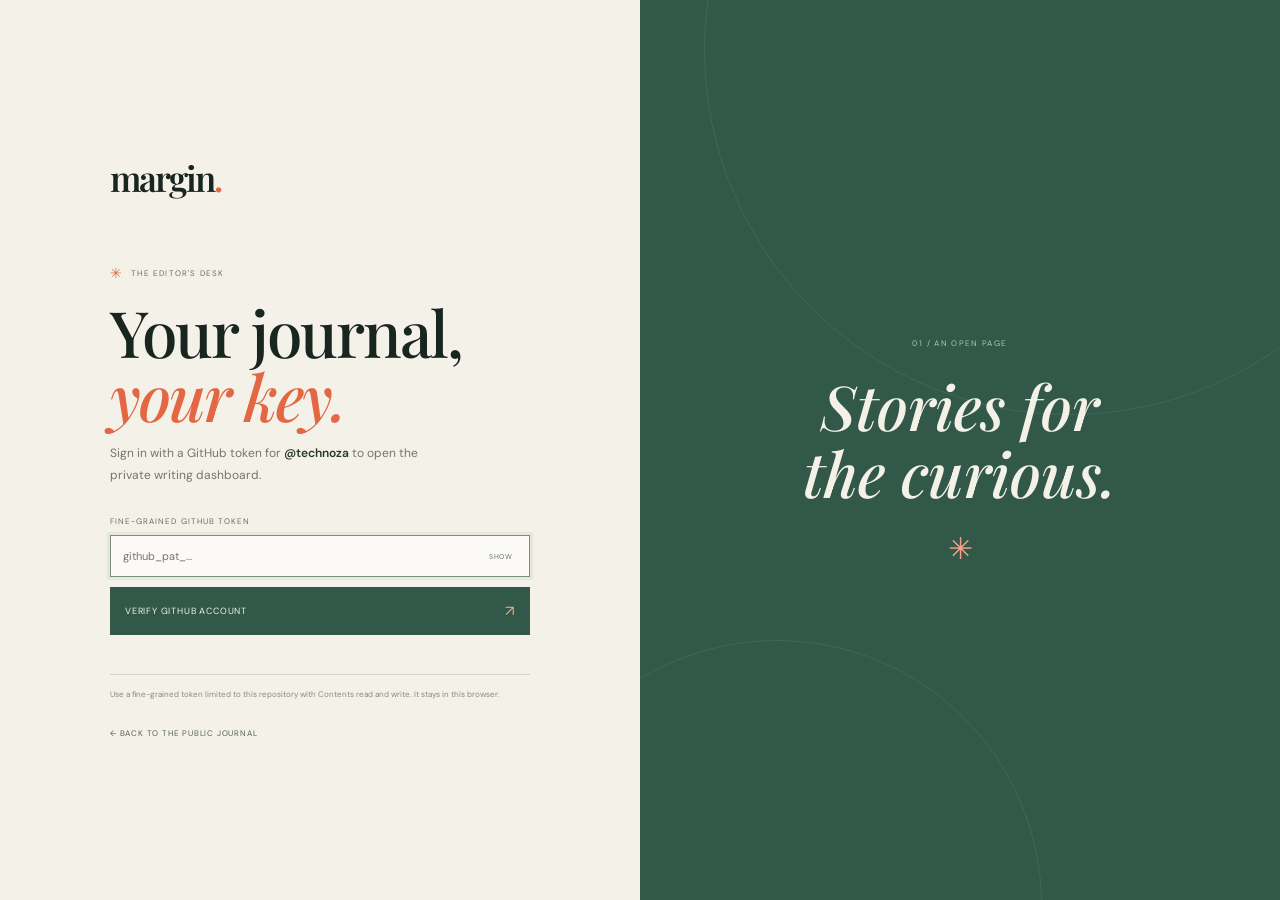
==== commit f6068f6d: "Add sample stories and category management" ====
--- a/admin.html
+++ b/admin.html
@@ -12,15 +12,16 @@
   <link rel="stylesheet" href="styles.css">
   <link rel="stylesheet" href="admin.css">
   <link rel="stylesheet" href="admin-gate.css">
+  <link rel="stylesheet" href="admin-categories.css">
 </head>
 <body class="admin-body">
   <main class="admin-gate" id="admin-gate">
-    <section class="gate-card"><a class="wordmark gate-mark" href="./">margin<span>.</span></a><div class="gate-kicker"><span>✳</span> THE EDITOR'S DESK</div><h1>Your journal,<br><em>your key.</em></h1><p class="gate-intro">Sign in with the <strong>technoza</strong> GitHub account to open the private writing dashboard.</p><form id="owner-auth-form"><label for="owner-auth-token">FINE-GRAINED GITHUB TOKEN</label><div class="gate-token-row"><input type="password" id="owner-auth-token" placeholder="github_pat_…" autocomplete="current-password" required><button type="button" id="toggle-auth-token">SHOW</button></div><button class="gate-submit" id="owner-auth-submit" type="submit">Verify GitHub account <span>↗</span></button><p class="gate-feedback" id="owner-auth-feedback" role="status"></p></form><div class="gate-note">Token access: this repository only, with Contents read and write. It stays in this browser.</div><a class="gate-return" href="./">← Back to the public journal</a></section><div class="gate-side"><div class="gate-orbit gate-orbit-one"></div><div class="gate-orbit gate-orbit-two"></div><div class="gate-side-copy"><span>01 / AN OPEN PAGE</span><p>Stories for<br>the curious.</p><span class="gate-side-star">✳</span></div></div>
+    <section class="gate-card"><a class="wordmark gate-mark" href="./">margin<span>.</span></a><div class="gate-kicker"><span>✳</span> THE EDITOR'S DESK</div><h1>Your journal,<br><em>your key.</em></h1><p class="gate-intro">Sign in with a GitHub token for <strong>@technoza</strong> to open the private writing dashboard.</p><form id="owner-auth-form"><label for="owner-auth-token">FINE-GRAINED GITHUB TOKEN</label><div class="gate-token-row"><input type="password" id="owner-auth-token" placeholder="github_pat_…" autocomplete="off" required><button type="button" id="toggle-auth-token">SHOW</button></div><button class="gate-submit" id="owner-auth-submit" type="submit">Verify GitHub account <span>↗</span></button><p class="gate-feedback" id="owner-auth-feedback" role="status"></p></form><div class="gate-note">Use a fine-grained token limited to this repository with Contents read and write. It stays in this browser.</div><a class="gate-return" href="./">← Back to the public journal</a></section><div class="gate-side"><div class="gate-orbit gate-orbit-one"></div><div class="gate-orbit gate-orbit-two"></div><div class="gate-side-copy"><span>01 / AN OPEN PAGE</span><p>Stories for<br>the curious.</p><span class="gate-side-star">✳</span></div></div>
   </main>
   <div id="admin-shell" hidden>
   <header class="dash-topbar"><a class="wordmark dash-mark" href="./">margin<span>.</span></a><span class="dash-top-label">JOURNAL DESK <i></i> YOUR PRIVATE SPACE</span><div class="dash-top-actions"><a href="./" target="_blank" rel="noreferrer">View website <span>↗</span></a><button class="avatar" id="user-avatar" aria-label="Dashboard profile">M</button></div></header>
   <div class="dashboard-layout">
-    <aside class="dash-sidebar"><div class="sidebar-label">WORKSPACE</div><button class="side-link active" data-view="overview"><span class="side-icon">◫</span>Overview</button><button class="side-link" data-view="compose"><span class="side-icon side-plus">＋</span>Write a story</button><button class="side-link" data-view="connection"><span class="side-icon">⌘</span>GitHub connection<span class="connection-indicator" id="sidebar-connection"></span></button><div class="sidebar-spacer"></div><div class="sidebar-bottom"><div class="mini-mark">✳</div><div><strong>Keep it curious.</strong><span>A journal in the making.</span></div></div><a class="back-to-site" href="./">← &nbsp; Back to the journal</a></aside>
+    <aside class="dash-sidebar"><div class="sidebar-label">WORKSPACE</div><button class="side-link active" data-view="overview"><span class="side-icon">◫</span>Overview</button><button class="side-link" data-view="compose"><span class="side-icon side-plus">＋</span>Write a story</button><button class="side-link" data-view="categories"><span class="side-icon">◉</span>Categories</button><button class="side-link" data-view="connection"><span class="side-icon">⌘</span>GitHub connection<span class="connection-indicator" id="sidebar-connection"></span></button><div class="sidebar-spacer"></div><div class="sidebar-bottom"><div class="mini-mark">✳</div><div><strong>Keep it curious.</strong><span>A journal in the making.</span></div></div><a class="back-to-site" href="./">← &nbsp; Back to the journal</a></aside>
     <main class="dash-main">
       <section class="dash-view active" id="view-overview">
         <div class="dash-heading"><div><div class="dash-eyebrow"><span></span> TUESDAY, <b id="today-date"></b></div><h1>Good stories start <em>here.</em></h1><p>Your journal, at a glance.</p></div><button class="primary-button" data-go="compose"><span>＋</span> Write a story</button></div>
@@ -28,6 +29,10 @@
         <div class="stats-grid"><div class="stat-card"><div class="stat-top"><span>PUBLISHED STORIES</span><span class="stat-symbol">↗</span></div><div class="stat-value" id="published-count">—</div><div class="stat-caption">Stories in your journal</div></div><div class="stat-card"><div class="stat-top"><span>THIS MONTH</span><span class="stat-symbol">✳</span></div><div class="stat-value" id="month-count">—</div><div class="stat-caption">Freshly published</div></div><div class="stat-card stat-card-accent"><div class="stat-top"><span>YOUR NEXT STORY</span><span class="stat-symbol">✎</span></div><div class="stat-value stat-phrase">Whenever<br>you're ready.</div><button class="stat-write" data-go="compose">Start writing <span>↗</span></button></div></div>
         <section class="published-panel"><div class="panel-heading"><div><span class="panel-kicker">THE JOURNAL</span><h2>Recently published</h2></div><span class="story-count" id="story-count-label">0 STORIES</span></div><div id="published-list" class="published-list"><div class="list-loading">Your stories will appear here.</div></div></section>
         <div class="dashboard-footnote"><span>✳</span> Write from the heart. We’ll take care of the rest.</div>
+      </section>
+      <section class="dash-view" id="view-categories">
+        <div class="dash-heading"><div><div class="dash-eyebrow"><span></span> ORGANIZE YOUR JOURNAL</div><h1>Find your <em>subjects.</em></h1><p>Create categories and use them to group your stories.</p></div><button class="primary-button" data-go="compose"><span>＋</span> Write a story</button></div>
+        <section class="category-manager-card"><form class="category-add-form" id="category-form"><div><label class="field-label" for="new-category">NEW CATEGORY</label><input class="text-field" id="new-category" maxlength="36" placeholder="e.g. Notes from the garden" required><small>Up to 36 characters. You can rename it later by removing and adding a category.</small></div><button class="publish-button" id="add-category-button" type="submit">Add category <span>＋</span></button></form><div class="category-list-heading"><div><span class="panel-kicker">YOUR COLLECTION</span><h2>Journal categories</h2></div><span class="story-count" id="category-count">0 CATEGORIES</span></div><div class="managed-category-list" id="managed-category-list"></div><p class="category-manager-note" id="category-feedback" role="status">Categories are saved in your GitHub repository and appear as filters when stories are published.</p></section>
       </section>
       <section class="dash-view" id="view-compose">
         <div class="dash-heading compose-heading"><div><div class="dash-eyebrow"><span></span> THE WRITING ROOM</div><h1 id="compose-title">A new <em>story.</em></h1><p>Give a good idea a place to land.</p></div><button class="quiet-button" data-go="overview">← &nbsp; All stories</button></div>
@@ -39,7 +44,7 @@
           </div>
           <aside class="editor-settings">
             <div class="settings-card"><div class="settings-card-heading"><span>STORY DETAILS</span><span>01</span></div>
-              <label class="field-label" for="post-category">CATEGORY</label><input class="text-field small-field" id="post-category" list="category-options" placeholder="e.g. Creative Life" maxlength="36" required><datalist id="category-options"><option>The Everyday</option><option>Creative Life</option><option>Culture</option><option>Ideas</option><option>Travel</option><option>Food & Drink</option></datalist>
+              <label class="field-label" for="post-category">CATEGORY</label><select class="text-field small-field" id="post-category" required><option value="" disabled selected>Choose a category</option></select><button class="manage-categories-link" type="button" data-go="categories">＋ Manage categories</button>
               <label class="field-label" for="post-author">BYLINE</label><input class="text-field small-field" id="post-author" maxlength="48" placeholder="Your name" required>
               <label class="field-label" for="post-date">PUBLISH DATE</label><input class="text-field small-field" id="post-date" type="date" required>
               <label class="feature-toggle"><input type="checkbox" id="post-featured"><span class="toggle-visual"></span><span><strong>Feature this story</strong><small>Show it at the top of your journal.</small></span></label>
--- a/admin-categories.css
+++ b/admin-categories.css
@@ -0,0 +1 @@
+.gate-basic-field{width:100%;padding:13px 12px;background:#fbfaf6;border:1px solid #dad8cf;outline:0;font:11px var(--sans);color:#19251f;margin-bottom:15px}.gate-basic-field:focus{border-color:#79917d;box-shadow:0 0 0 3px #31584812}.gate-token-label{display:flex!important;justify-content:space-between;align-items:center}.gate-token-label span{font-size:7px;color:#99998e;letter-spacing:.08em}.gate-note{margin-top:12px}.category-manager-card{background:#fbfaf6;border:1px solid var(--dash-border);padding:27px 28px}.category-add-form{display:grid;grid-template-columns:minmax(0,1fr) 155px;gap:15px;align-items:end;padding-bottom:25px;border-bottom:1px solid var(--dash-border)}.category-add-form .field-label{margin-bottom:8px}.category-add-form input{font-size:12px}.category-add-form small{display:block;color:#8a8c81;font-size:8px;margin-top:8px}.category-add-form .publish-button{margin-bottom:1px}.category-list-heading{display:flex;align-items:end;justify-content:space-between;padding:25px 0 13px}.category-list-heading h2{font:500 25px/1.1 var(--serif);margin:7px 0 0}.managed-category-list{border-top:1px solid var(--dash-border)}.managed-category-row{display:grid;grid-template-columns:1fr auto auto;gap:16px;align-items:center;padding:14px 2px;border-bottom:1px solid var(--dash-border)}.managed-category-name{font:500 17px var(--serif)}.managed-category-usage{font-size:8px;letter-spacing:.08em;text-transform:uppercase;color:#82867b}.category-remove-button{border:1px solid var(--dash-border);padding:7px 9px;background:transparent;color:#687066;font-size:7px;letter-spacing:.08em;text-transform:uppercase;cursor:pointer}.category-remove-button:hover:not(:disabled){border-color:#a34f3d;background:#a34f3d;color:#fff}.category-remove-button:disabled{color:#a3a499;cursor:default}.category-manager-note{min-height:14px;color:#86887e;font-size:8px;line-height:1.5;margin:14px 0 0}.category-manager-note.error{color:#a24f3e}.category-manager-note.success{color:#47764e}.manage-categories-link{align-self:flex-start;border:0;background:transparent;padding:0;margin:-10px 0 13px;color:#58705b;font-size:8px;cursor:pointer;text-decoration:underline;text-underline-offset:3px}.manage-categories-link:hover{color:#e36743}@media(max-width:760px){.category-manager-card{padding:19px}.category-add-form{grid-template-columns:1fr 130px;gap:10px}.category-add-form .publish-button{font-size:7px;padding:12px 8px}.category-list-heading h2{font-size:22px}.managed-category-name{font-size:15px}}@media(max-width:480px){.category-add-form{grid-template-columns:1fr}.category-add-form .publish-button{width:100%}.managed-category-row{grid-template-columns:1fr auto;gap:6px}.managed-category-usage{grid-column:1}.category-remove-button{grid-column:2;grid-row:1/3}.gate-basic-field{margin-bottom:12px}}
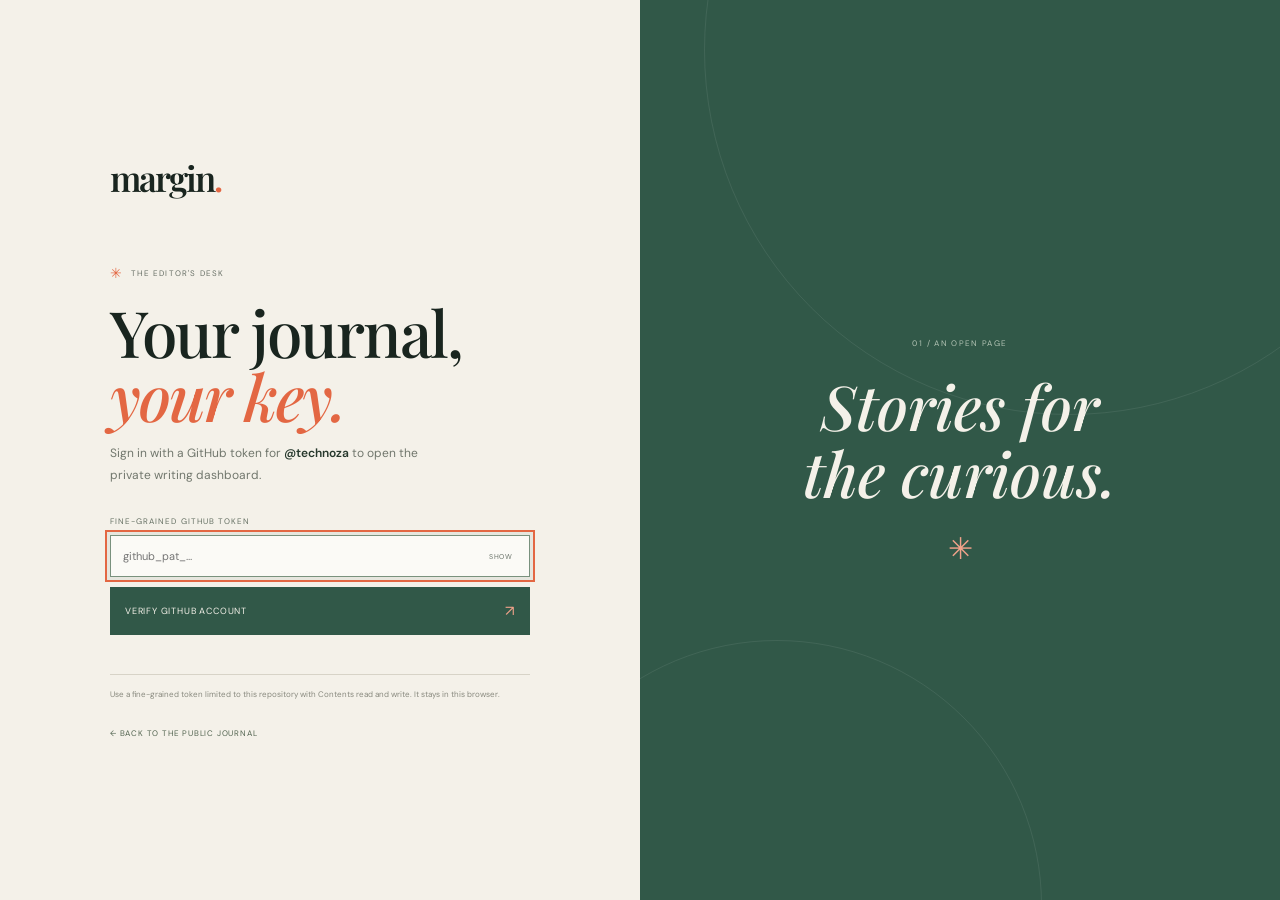
==== commit 57aa858f: "Polish responsive layouts and motion" ====
--- a/admin.html
+++ b/admin.html
@@ -13,22 +13,35 @@
   <link rel="stylesheet" href="admin.css">
   <link rel="stylesheet" href="admin-gate.css">
   <link rel="stylesheet" href="admin-categories.css">
+  <link rel="stylesheet" href="admin-automation.css">
+  <link rel="stylesheet" href="responsive-motion.css">
 </head>
 <body class="admin-body">
+  <div class="scroll-progress" id="scroll-progress" aria-hidden="true"></div>
   <main class="admin-gate" id="admin-gate">
     <section class="gate-card"><a class="wordmark gate-mark" href="./">margin<span>.</span></a><div class="gate-kicker"><span>✳</span> THE EDITOR'S DESK</div><h1>Your journal,<br><em>your key.</em></h1><p class="gate-intro">Sign in with a GitHub token for <strong>@technoza</strong> to open the private writing dashboard.</p><form id="owner-auth-form"><label for="owner-auth-token">FINE-GRAINED GITHUB TOKEN</label><div class="gate-token-row"><input type="password" id="owner-auth-token" placeholder="github_pat_…" autocomplete="off" required><button type="button" id="toggle-auth-token">SHOW</button></div><button class="gate-submit" id="owner-auth-submit" type="submit">Verify GitHub account <span>↗</span></button><p class="gate-feedback" id="owner-auth-feedback" role="status"></p></form><div class="gate-note">Use a fine-grained token limited to this repository with Contents read and write. It stays in this browser.</div><a class="gate-return" href="./">← Back to the public journal</a></section><div class="gate-side"><div class="gate-orbit gate-orbit-one"></div><div class="gate-orbit gate-orbit-two"></div><div class="gate-side-copy"><span>01 / AN OPEN PAGE</span><p>Stories for<br>the curious.</p><span class="gate-side-star">✳</span></div></div>
   </main>
   <div id="admin-shell" hidden>
   <header class="dash-topbar"><a class="wordmark dash-mark" href="./">margin<span>.</span></a><span class="dash-top-label">JOURNAL DESK <i></i> YOUR PRIVATE SPACE</span><div class="dash-top-actions"><a href="./" target="_blank" rel="noreferrer">View website <span>↗</span></a><button class="avatar" id="user-avatar" aria-label="Dashboard profile">M</button></div></header>
   <div class="dashboard-layout">
-    <aside class="dash-sidebar"><div class="sidebar-label">WORKSPACE</div><button class="side-link active" data-view="overview"><span class="side-icon">◫</span>Overview</button><button class="side-link" data-view="compose"><span class="side-icon side-plus">＋</span>Write a story</button><button class="side-link" data-view="categories"><span class="side-icon">◉</span>Categories</button><button class="side-link" data-view="connection"><span class="side-icon">⌘</span>GitHub connection<span class="connection-indicator" id="sidebar-connection"></span></button><div class="sidebar-spacer"></div><div class="sidebar-bottom"><div class="mini-mark">✳</div><div><strong>Keep it curious.</strong><span>A journal in the making.</span></div></div><a class="back-to-site" href="./">← &nbsp; Back to the journal</a></aside>
+    <aside class="dash-sidebar"><div class="sidebar-label">WORKSPACE</div><button class="side-link active" data-view="overview"><span class="side-icon">◫</span>Overview</button><button class="side-link" data-view="compose"><span class="side-icon side-plus">＋</span>Write a story</button><button class="side-link" data-view="automation"><span class="side-icon">✧</span>Daily automation</button><button class="side-link" data-view="categories"><span class="side-icon">◉</span>Categories</button><button class="side-link" data-view="connection"><span class="side-icon">⌘</span>GitHub connection<span class="connection-indicator" id="sidebar-connection"></span></button><div class="sidebar-spacer"></div><div class="sidebar-bottom"><div class="mini-mark">✳</div><div><strong>Keep it curious.</strong><span>A journal in the making.</span></div></div><a class="back-to-site" href="./">← &nbsp; Back to the journal</a></aside>
     <main class="dash-main">
       <section class="dash-view active" id="view-overview">
         <div class="dash-heading"><div><div class="dash-eyebrow"><span></span> TUESDAY, <b id="today-date"></b></div><h1>Good stories start <em>here.</em></h1><p>Your journal, at a glance.</p></div><button class="primary-button" data-go="compose"><span>＋</span> Write a story</button></div>
         <div class="connection-banner" id="overview-banner"><span class="banner-icon">⌘</span><div class="banner-copy"><strong>Connect your GitHub to publish</strong><span>Posts and images will live in your repository, ready for your site.</span></div><button class="banner-action" data-go="connection">Set up connection <span>↗</span></button></div>
         <div class="stats-grid"><div class="stat-card"><div class="stat-top"><span>PUBLISHED STORIES</span><span class="stat-symbol">↗</span></div><div class="stat-value" id="published-count">—</div><div class="stat-caption">Stories in your journal</div></div><div class="stat-card"><div class="stat-top"><span>THIS MONTH</span><span class="stat-symbol">✳</span></div><div class="stat-value" id="month-count">—</div><div class="stat-caption">Freshly published</div></div><div class="stat-card stat-card-accent"><div class="stat-top"><span>YOUR NEXT STORY</span><span class="stat-symbol">✎</span></div><div class="stat-value stat-phrase">Whenever<br>you're ready.</div><button class="stat-write" data-go="compose">Start writing <span>↗</span></button></div></div>
+        <section class="automation-quick-card"><div class="automation-quick-mark">✧</div><div class="automation-quick-copy"><span>DAILY NEWS DESK</span><strong id="automation-overview-state">Checking today’s brief…</strong><small>One private draft, ready for your review and cover image.</small></div><button type="button" class="automation-open" data-go="automation">Open daily desk <span>↗</span></button></section>
         <section class="published-panel"><div class="panel-heading"><div><span class="panel-kicker">THE JOURNAL</span><h2>Recently published</h2></div><span class="story-count" id="story-count-label">0 STORIES</span></div><div id="published-list" class="published-list"><div class="list-loading">Your stories will appear here.</div></div></section>
         <div class="dashboard-footnote"><span>✳</span> Write from the heart. We’ll take care of the rest.</div>
+      </section>
+      <section class="dash-view" id="view-automation">
+        <div class="dash-heading"><div><div class="dash-eyebrow"><span></span> THE DAILY NEWS DESK</div><h1>News into first <em>drafts.</em></h1><p>A fresh source-based starter draft waits here for your review.</p></div><button type="button" class="quiet-button" id="recheck-news">Recheck today’s feed ↻</button></div>
+        <section class="automation-status-card"><span class="automation-status-mark">✧</span><div class="automation-status-copy"><span>DAILY AUTOMATION</span><strong id="daily-news-status">Checking the latest brief…</strong><p id="daily-news-meta">The secure news feed refreshes once each day.</p></div><span class="automation-device-note">Drafts stay in this browser until you publish.</span></section>
+        <div class="automation-columns">
+          <section class="automation-panel"><div class="automation-panel-heading"><div><span class="panel-kicker">TODAY’S SOURCES</span><h2>Choose a story</h2></div><span class="story-count" id="daily-news-count">0 STORIES</span></div><div class="daily-news-options" id="daily-news-options"><div class="list-loading">Loading today’s headlines…</div></div></section>
+          <section class="automation-panel"><div class="automation-panel-heading"><div><span class="panel-kicker">YOUR APPROVAL QUEUE</span><h2>Drafts for you</h2></div><span class="story-count" id="automated-draft-count">0 WAITING</span></div><div class="automated-draft-list" id="automated-draft-list"><div class="list-loading">No daily drafts yet.</div></div></section>
+        </div>
+        <p class="automation-approval-note"><span>✳</span> Nothing is published automatically. Review the source, edit the draft, add your cover image, then choose <strong>Publish to GitHub</strong>.</p>
       </section>
       <section class="dash-view" id="view-categories">
         <div class="dash-heading"><div><div class="dash-eyebrow"><span></span> ORGANIZE YOUR JOURNAL</div><h1>Find your <em>subjects.</em></h1><p>Create categories and use them to group your stories.</p></div><button class="primary-button" data-go="compose"><span>＋</span> Write a story</button></div>
@@ -36,6 +49,7 @@
       </section>
       <section class="dash-view" id="view-compose">
         <div class="dash-heading compose-heading"><div><div class="dash-eyebrow"><span></span> THE WRITING ROOM</div><h1 id="compose-title">A new <em>story.</em></h1><p>Give a good idea a place to land.</p></div><button class="quiet-button" data-go="overview">← &nbsp; All stories</button></div>
+        <div class="automation-review-banner" id="automation-review-banner" hidden><span>✧ DAILY NEWS DRAFT</span><p>Review and edit this starter, check its source, and upload your own cover image. It will go live only when you press Publish.</p><a id="automation-source-link" href="#" target="_blank" rel="noopener noreferrer">Read the original report ↗</a></div>
         <form id="post-form" class="post-form">
           <div class="editor-main">
             <label class="field-label" for="post-title">STORY TITLE <span>REQUIRED</span></label><input class="text-field title-field" id="post-title" maxlength="110" placeholder="A title that makes someone curious…" required>
@@ -65,6 +79,8 @@
   <div class="toast" id="dash-toast" role="status" aria-live="polite"></div>
   <div class="preview-modal" id="preview-modal" aria-hidden="true"><div class="preview-scrim" data-close-preview></div><section class="preview-sheet" role="dialog" aria-modal="true" aria-labelledby="preview-title"><button class="preview-close" type="button" aria-label="Close preview" data-close-preview>×</button><span class="preview-label">STORY PREVIEW</span><div class="preview-category" id="preview-category"></div><h2 id="preview-title"></h2><p class="preview-excerpt" id="preview-excerpt"></p><div class="preview-byline" id="preview-byline"></div><img id="preview-image" alt=""><div class="preview-body" id="preview-body"></div><div class="preview-ending">✳</div></section></div>
   </div>
+  <script src="responsive-motion.js"></script>
+  <script src="automation-core.js"></script>
   <script src="admin.js"></script>
 </body>
 </html>
--- a/admin-automation.css
+++ b/admin-automation.css
@@ -0,0 +1 @@
+.automation-quick-card{display:flex;align-items:center;gap:15px;margin:18px 0 27px;padding:18px 20px;background:#e8ebe3;border:1px solid #d9ded4}.automation-quick-mark{width:40px;height:40px;border-radius:50%;background:#f5f4ef;display:grid;place-items:center;color:var(--dash-orange);font-size:20px;flex:none}.automation-quick-copy{min-width:0;flex:1}.automation-quick-copy span,.automation-quick-copy strong,.automation-quick-copy small{display:block}.automation-quick-copy span{font-size:7px;letter-spacing:.14em;color:#777e73}.automation-quick-copy strong{font:500 16px var(--serif);margin-top:4px}.automation-quick-copy small{font-size:8px;color:#85897e;margin-top:4px}.automation-open{border:0;background:transparent;color:#435c49;font-size:8px;letter-spacing:.07em;text-transform:uppercase;cursor:pointer;white-space:nowrap}.automation-open span{color:var(--dash-orange);font-size:13px}.automation-status-card{display:flex;align-items:center;gap:15px;margin:22px 0;padding:18px 20px;border:1px solid var(--dash-border);background:#fbfaf6}.automation-status-mark{width:42px;height:42px;display:grid;place-items:center;border-radius:50%;background:#edf0e8;color:var(--dash-orange);font-size:20px;flex:none}.automation-status-copy{flex:1;min-width:0}.automation-status-copy>span{display:block;color:#777e73;font-size:7px;letter-spacing:.14em}.automation-status-copy strong{display:block;font:500 17px var(--serif);margin-top:4px}.automation-status-copy p{margin:5px 0 0;color:#85897e;font-size:8px;line-height:1.5}.automation-device-note{max-width:145px;color:#81867b;font:italic 10px/1.5 var(--serif);text-align:right}.automation-columns{display:grid;grid-template-columns:minmax(0,1.1fr) minmax(300px,.9fr);gap:17px;align-items:start}.automation-panel{min-width:0;padding:20px;background:#fbfaf6;border:1px solid var(--dash-border)}.automation-panel-heading{display:flex;align-items:flex-end;justify-content:space-between;gap:10px;padding-bottom:14px;border-bottom:1px solid var(--dash-border)}.automation-panel-heading h2{font:500 25px var(--serif);letter-spacing:-.5px;margin:6px 0 0}.daily-news-options,.automated-draft-list{display:grid;gap:10px;padding-top:12px}.daily-news-option,.automated-draft-card{padding:15px;border:1px solid #e6e3da;background:#fffefa;animation:dash-appear .3s ease both}.daily-news-option-meta,.automated-draft-top{display:flex;justify-content:space-between;align-items:center;gap:10px;color:#898a80;font-size:7px;letter-spacing:.08em;text-transform:uppercase}.daily-news-option-meta span:first-child{overflow:hidden;text-overflow:ellipsis;white-space:nowrap;color:#657463}.daily-news-option h3,.automated-draft-card h3{font:500 17px/1.25 var(--serif);margin:10px 0 7px}.daily-news-option>p,.automated-draft-card>p{font-size:8px;line-height:1.6;color:#777d72;margin:0}.daily-news-option-actions,.automated-draft-actions{display:flex;align-items:center;justify-content:space-between;gap:10px;margin-top:13px;padding-top:10px;border-top:1px solid #ece9e1}.daily-news-option-actions>a{font-size:7px;color:#667362;text-decoration:underline;text-underline-offset:3px}.daily-news-option-actions button,.automated-draft-actions button:first-child{border:0;background:var(--dash-green);color:#fff;padding:9px 10px;font-size:7px;letter-spacing:.06em;cursor:pointer;transition:background .2s,transform .2s}.daily-news-option-actions button:hover,.automated-draft-actions button:first-child:hover{background:var(--dash-orange);transform:translateY(-1px)}.daily-news-option-actions button span,.automated-draft-actions button span{color:#ffc6af;margin-left:6px}.automated-draft-card{border-left:2px solid var(--dash-orange)}.draft-review-pill{color:#a85338;font-weight:600}.automated-draft-source{margin-top:10px;color:#84877d;font-size:7px}.automated-draft-actions button:last-child{border:0;background:transparent;color:#8a827a;text-decoration:underline;text-underline-offset:3px;font-size:7px;cursor:pointer}.automation-approval-note{display:flex;align-items:flex-start;gap:9px;margin:17px 0;color:#73796e;font-size:8px;line-height:1.6}.automation-approval-note>span{color:var(--dash-orange);font-size:12px}.automation-approval-note strong{color:#435747}.automation-review-banner{display:grid;grid-template-columns:1fr auto;gap:4px 15px;margin:0 0 19px;padding:15px 17px;border:1px solid #ded9c9;background:#f0eee5}.automation-review-banner>span{grid-column:1/-1;color:#a85f45;font-size:7px;letter-spacing:.12em}.automation-review-banner p{margin:0;color:#73796e;font-size:8px;line-height:1.6}.automation-review-banner a{align-self:center;color:#415747;font-size:8px;text-decoration:underline;text-underline-offset:3px;white-space:nowrap}.automation-review-banner a:hover{color:var(--dash-orange)}@media(max-width:1050px){.automation-columns{grid-template-columns:1fr}.automation-panel{padding:17px}}@media(max-width:760px){.automation-quick-card{gap:10px;padding:13px}.automation-quick-mark{width:31px;height:31px;font-size:16px}.automation-quick-copy strong{font-size:13px}.automation-quick-copy small{font-size:7px}.automation-open{font-size:7px}.automation-status-card{align-items:flex-start;gap:10px;padding:14px}.automation-status-mark{width:32px;height:32px;font-size:16px}.automation-status-copy strong{font-size:14px}.automation-device-note{font-size:8px;max-width:100px}.automation-panel{padding:14px}.automation-panel-heading h2{font-size:21px}.automation-review-banner{grid-template-columns:1fr}.automation-review-banner>span,.automation-review-banner a{grid-column:auto}.automation-review-banner a{white-space:normal}.automation-approval-note{font-size:7px}}@media(max-width:480px){.automation-quick-card{flex-wrap:wrap}.automation-quick-copy{min-width:calc(100% - 50px);flex:1}.automation-open{margin-left:40px}.automation-status-card{flex-wrap:wrap}.automation-device-note{max-width:none;width:100%;padding-left:42px;text-align:left}.automation-panel-heading h2{font-size:19px}.daily-news-option h3,.automated-draft-card h3{font-size:15px}.automation-approval-note{align-items:flex-start}}
--- a/responsive-motion.css
+++ b/responsive-motion.css
@@ -0,0 +1,18 @@
+/* Shared responsive polish and motion language for the journal and its desk. */
+*,*::before,*::after{box-sizing:border-box}html{scroll-behavior:smooth;scroll-padding-top:24px}body{overflow-x:hidden}img,svg{max-width:100%}button,a,input,textarea,select{-webkit-tap-highlight-color:transparent}a:focus-visible,button:focus-visible,input:focus-visible,textarea:focus-visible,select:focus-visible{outline:2px solid #e36743;outline-offset:3px}.scroll-progress{position:fixed;z-index:1000;top:0;left:0;width:100%;height:3px;transform:scaleX(0);transform-origin:left center;background:linear-gradient(90deg,#e36743,#e9aa79,#315848);pointer-events:none;will-change:transform}.site-body .scroll-progress{height:3px}.admin-body .scroll-progress{height:2px}
+
+@keyframes journal-rise{from{opacity:0;transform:translate3d(0,22px,0) scale(.99)}to{opacity:1;transform:translate3d(0,0,0) scale(1)}}@keyframes journal-photo{from{opacity:.45;transform:translateY(18px) scale(.975);clip-path:inset(7% 5% 0)}to{opacity:1;transform:translateY(0) scale(1);clip-path:inset(0)}}@keyframes orbit-drift{from{transform:translate3d(-8px,4px,0) rotate(-3deg)}to{transform:translate3d(11px,-9px,0) rotate(3deg)}}@keyframes gentle-float{0%,100%{transform:translateY(0)}50%{transform:translateY(-5px)}}@keyframes progress-glow{0%,100%{filter:drop-shadow(0 0 0 #e3674300)}50%{filter:drop-shadow(0 0 4px #e3674380)}}
+.site-body .reveal.is-visible{animation:journal-rise .72s cubic-bezier(.2,.7,.2,1) both}.site-body .hero-copy.reveal.is-visible>*{opacity:0;animation:journal-rise .72s cubic-bezier(.2,.7,.2,1) both}.site-body .hero-copy.reveal.is-visible>:nth-child(1){animation-delay:.03s}.site-body .hero-copy.reveal.is-visible>:nth-child(2){animation-delay:.11s}.site-body .hero-copy.reveal.is-visible>:nth-child(3){animation-delay:.19s}.site-body .hero-copy.reveal.is-visible>:nth-child(4){animation-delay:.27s}.site-body .hero-copy.reveal.is-visible>:nth-child(5){animation-delay:.35s}.site-body .hero-visual.reveal.is-visible{animation:journal-photo 1.05s cubic-bezier(.2,.7,.2,1) both}.site-body .news-section-top.reveal.is-visible,.site-body .section-heading.reveal.is-visible,.site-body .manifesto-content.reveal.is-visible,.site-body .letter-copy.reveal.is-visible,.site-body .letter-cta.reveal.is-visible{animation:journal-rise .8s cubic-bezier(.2,.7,.2,1) both}
+
+.main-nav a{position:relative}.main-nav a::after{position:absolute;right:0;bottom:-7px;left:0;height:1px;background:var(--orange);content:"";transform:scaleX(0);transform-origin:right;transition:transform .28s cubic-bezier(.2,.7,.2,1)}.main-nav a:hover::after,.main-nav a:focus-visible::after{transform:scaleX(1);transform-origin:left}.search-trigger{transition:transform .25s ease,color .25s}.search-trigger:hover{color:var(--orange);transform:rotate(-8deg) scale(1.08)}.text-link .link-arrow,.admin-link span,.round-link,.footer-right a,.category-button{transition:transform .25s cubic-bezier(.2,.7,.2,1),color .25s,background-color .25s}.text-link:hover .link-arrow{transform:translate(4px,3px)}.admin-link:hover span{display:inline-block;transform:translate(3px,-3px)}.category-button:hover{transform:translateY(-2px)}.story-card{transition:transform .38s cubic-bezier(.2,.7,.2,1),filter .38s}.story-card:hover{transform:translateY(-7px)}.card-title a{transition:color .25s}.story-card:hover .card-title a{color:#bd5e3f}.manifesto-orbit{will-change:transform;animation:orbit-drift 12s ease-in-out infinite alternate}.orbit-two{animation-delay:-4s;animation-direction:alternate-reverse}.manifesto-star{display:inline-block;animation:spin-slow 22s linear infinite}.hero-note .note-star{display:inline-block;animation:gentle-float 3.2s ease-in-out infinite}.round-link:hover{transform:translateY(-3px) rotate(8deg);background:var(--orange);color:var(--paper)}.letter-stamp{transition:transform .45s cubic-bezier(.2,.7,.2,1)}.letter-stamp:hover{transform:rotate(-5deg) translateY(-4px)}.site-footer a{transition:color .2s,transform .25s}.site-footer a:hover{transform:translateY(-2px)}.article-view{animation:journal-rise .55s cubic-bezier(.2,.7,.2,1) both}.article-cover{animation:journal-photo .9s cubic-bezier(.2,.7,.2,1) both}.article-source a{transition:color .2s,letter-spacing .2s}.article-source a:hover{letter-spacing:.025em}
+
+.admin-body .side-link,.admin-body .stat-card,.admin-body .automation-quick-card,.admin-body .settings-card,.admin-body .connection-setup-card,.admin-body .category-manager-card,.admin-body .published-row,.admin-body .primary-button,.admin-body .publish-button,.admin-body .preview-button,.admin-body .upload-button,.admin-body .row-action,.admin-body .avatar{transition:transform .25s cubic-bezier(.2,.7,.2,1),box-shadow .25s,border-color .25s,background-color .25s,color .25s}.admin-body .side-link:hover .side-icon{transform:translateY(-2px) rotate(-5deg)}.admin-body .side-icon{transition:transform .25s cubic-bezier(.2,.7,.2,1)}.admin-body .stat-card:hover,.admin-body .automation-quick-card:hover,.admin-body .settings-card:hover{transform:translateY(-3px);box-shadow:0 12px 28px #19251f12}.admin-body .primary-button:hover,.admin-body .publish-button:hover,.admin-body .upload-button:hover,.admin-body .preview-button:hover{transform:translateY(-2px);box-shadow:0 9px 18px #19251f1a}.admin-body .row-action:hover{transform:translateY(-1px)}.admin-body .avatar:hover{transform:rotate(-7deg) scale(1.06)}.admin-body .cover-preview img{transition:transform .5s cubic-bezier(.2,.7,.2,1)}.admin-body .image-card:hover .cover-preview img{transform:scale(1.035)}.admin-body .preview-close{transition:transform .25s,color .25s}.admin-body .preview-close:hover{color:var(--dash-orange);transform:rotate(90deg)}.admin-body .automation-review-banner{animation:journal-rise .4s ease both}
+
+@media(max-width:1100px){.site-header{gap:12px}.main-nav{gap:clamp(16px,3vw,32px)}.header-actions{gap:15px}.hero{gap:clamp(24px,4vw,42px)}.dashboard-layout{grid-template-columns:190px minmax(0,1fr)}.dash-main{min-width:0}}
+@media(max-width:900px){.story-grid{grid-template-columns:repeat(2,minmax(0,1fr))}.card-image{height:auto;aspect-ratio:1.05/1}.letter-section{grid-template-columns:78px minmax(0,1fr) minmax(0,1fr);gap:22px}.letter-stamp{width:74px;height:103px}.site-footer{gap:15px}.footer-right{gap:12px}.dash-main{padding-left:clamp(20px,4vw,34px);padding-right:clamp(20px,4vw,34px)}}
+@media(max-width:760px){html{scroll-padding-top:78px}.dash-sidebar{justify-content:flex-start;overflow-x:auto;overscroll-behavior-x:contain;scrollbar-width:none;scroll-snap-type:x proximity}.dash-sidebar::-webkit-scrollbar{display:none}.dash-sidebar .side-link{flex:0 0 auto;min-height:44px;white-space:nowrap;scroll-snap-align:start;font-size:9px;padding:9px 11px}.dash-main{min-width:0}.dash-heading{flex-wrap:wrap}.dash-heading>div{min-width:0}.dash-heading .primary-button,.dash-heading .quiet-button{margin-top:0}.published-row{grid-template-columns:48px minmax(0,1fr) auto;gap:9px}.published-actions{gap:5px}.published-info,.published-actions{min-width:0}.connection-layout,.automation-columns{grid-template-columns:minmax(0,1fr)}.setup-help{min-width:0}.connection-setup-card,.automation-panel,.editor-main{min-width:0}.connection-fields{grid-template-columns:repeat(2,minmax(0,1fr))}.token-group{grid-column:1/-1}.automation-panel-heading{align-items:center}.dash-heading h1{overflow-wrap:anywhere}.article-source{width:calc(100% - 44px)}}
+@media(max-width:600px){.announcement{min-height:35px;height:auto;padding:7px 12px;line-height:1.45;text-align:center;flex-wrap:wrap}.site-header{padding-right:16px;padding-left:16px}.section-shell{padding-right:18px;padding-left:18px}.hero{gap:27px}.hero-visual{width:100%}.stories-section{padding-right:18px;padding-left:18px}.story-grid{gap:27px 13px}.section-heading{flex-wrap:wrap}.heading-link{margin-top:0}.letter-section{grid-template-columns:62px minmax(0,1fr);gap:17px}.letter-stamp{width:60px;height:84px}.letter-cta{grid-column:1/-1}.site-footer{grid-template-columns:1fr auto;padding-right:18px;padding-left:18px}.footer-right{align-items:flex-end}.article-source{align-items:flex-start;flex-direction:column;gap:7px;width:calc(100% - 36px)}.dash-topbar{padding-right:14px;padding-left:14px}.dash-top-actions{gap:10px}.dash-main{padding:27px 16px}.dash-heading{align-items:flex-start;gap:14px}.dash-heading h1{font-size:clamp(32px,8vw,42px)}.dash-heading>div{flex:1 1 100%}.dash-heading .primary-button,.dash-heading .quiet-button{align-self:flex-start}.stats-grid{grid-template-columns:repeat(2,minmax(0,1fr))}.stat-card{min-width:0}.stat-card-accent{grid-column:1/-1}.post-form{grid-template-columns:minmax(0,1fr)}.editor-main{padding:17px}.editor-settings{grid-template-columns:minmax(0,1fr)}.publish-card{grid-column:auto}.connection-fields{grid-template-columns:minmax(0,1fr)}.token-group{grid-column:auto}.connection-actions{align-items:stretch}.connection-actions .publish-button{width:100%}.automation-status-card{align-items:flex-start;flex-wrap:wrap}.automation-device-note{width:100%;max-width:none;padding-left:42px;text-align:left}.published-row{grid-template-columns:44px minmax(0,1fr);gap:9px}.published-thumb{width:44px;height:44px}.published-actions{grid-column:2;justify-self:end}.published-info p{line-height:1.5}.preview-sheet{width:100%;padding-right:clamp(18px,5vw,32px);padding-left:clamp(18px,5vw,32px)}}
+@media(max-width:480px){.announcement{font-size:7px;gap:5px}.site-header{height:68px;grid-template-columns:minmax(0,1fr) auto}.header-actions{gap:10px}.admin-link{padding:9px 9px;font-size:7px}.search-trigger{padding:4px}.menu-toggle{padding:7px}.hero h1{font-size:clamp(46px,12vw,58px)}.section-heading{align-items:flex-start}.section-heading h2{font-size:clamp(34px,9.6vw,43px)}.heading-link{margin-left:auto;padding-top:9px}.category-row{overflow:visible}.story-grid{grid-template-columns:minmax(0,1fr)}.card-image{aspect-ratio:1.6/1}.card-title{font-size:22px}.card-excerpt{font-size:11px}.news-card{grid-template-columns:34% minmax(0,1fr)}.news-image{min-height:170px}.news-card-body{min-width:0}.news-card h3{font-size:17px}.hero-image-label{max-width:calc(100% - 24px)}.hero-caption{gap:9px}.caption-title{font-size:clamp(19px,6vw,23px)}.site-footer{min-height:92px}.footer-right span,.footer-right a{font-size:6px}.dash-top-actions>a{font-size:7px}.dash-sidebar{gap:2px;padding-right:4px;padding-left:4px}.dash-sidebar .side-link{padding:8px 9px;font-size:8px;gap:5px}.dash-sidebar .side-icon{font-size:12px}.dash-main{padding-right:13px;padding-left:13px}.dash-heading h1{font-size:clamp(29px,9vw,36px)}.automation-quick-card{flex-wrap:wrap}.automation-quick-copy{min-width:0}.automation-open{margin-left:40px}.panel-heading{gap:8px}.published-row{grid-template-columns:40px minmax(0,1fr)}.published-thumb{width:40px;height:40px}.published-info h3{font-size:13px}.published-info p{font-size:7px}.published-actions .row-action{min-height:34px}.connection-setup-card{padding:15px}.setup-card-top{flex-wrap:wrap}.connection-fields{gap:14px}.category-add-form{grid-template-columns:minmax(0,1fr)}.category-add-form .publish-button{width:100%}.automation-panel{padding:12px}.automation-panel-heading h2{font-size:19px}.daily-news-option,.automated-draft-card{padding:12px}.automation-review-banner{padding:12px}.image-card .cover-preview{height:150px}}
+@media(max-width:360px){.site-header{padding-right:11px;padding-left:11px}.wordmark{font-size:27px}.header-actions{gap:7px}.admin-link{padding:8px 7px;font-size:6px}.announcement{font-size:6px}.section-shell,.stories-section{padding-right:14px;padding-left:14px}.hero h1{font-size:45px}.hero-visual{height:310px}.news-card{grid-template-columns:31% minmax(0,1fr)}.news-card-body{padding:12px 10px}.news-card h3{font-size:16px}.dash-topbar{padding-right:10px;padding-left:10px}.dash-top-actions{gap:7px}.dash-sidebar .side-link{padding-right:7px;padding-left:7px;font-size:7px}.dash-main{padding-right:10px;padding-left:10px}.stat-top{font-size:5px}.published-actions .row-action{padding:6px 5px;font-size:6px}}
+@media(hover:none){.story-card:hover,.admin-body .stat-card:hover,.admin-body .automation-quick-card:hover,.admin-body .settings-card:hover{transform:none;box-shadow:none}.admin-body .primary-button:hover,.admin-body .publish-button:hover,.admin-body .upload-button:hover{transform:none}.story-card:active,.admin-body button:active,.category-button:active{transform:scale(.985)}}
+@media(prefers-reduced-motion:reduce){html{scroll-behavior:auto!important}*,*::before,*::after{animation-duration:.01ms!important;animation-iteration-count:1!important;scroll-behavior:auto!important;transition-duration:.01ms!important;transition-delay:0ms!important;transform:none!important}.scroll-progress{filter:none!important}}
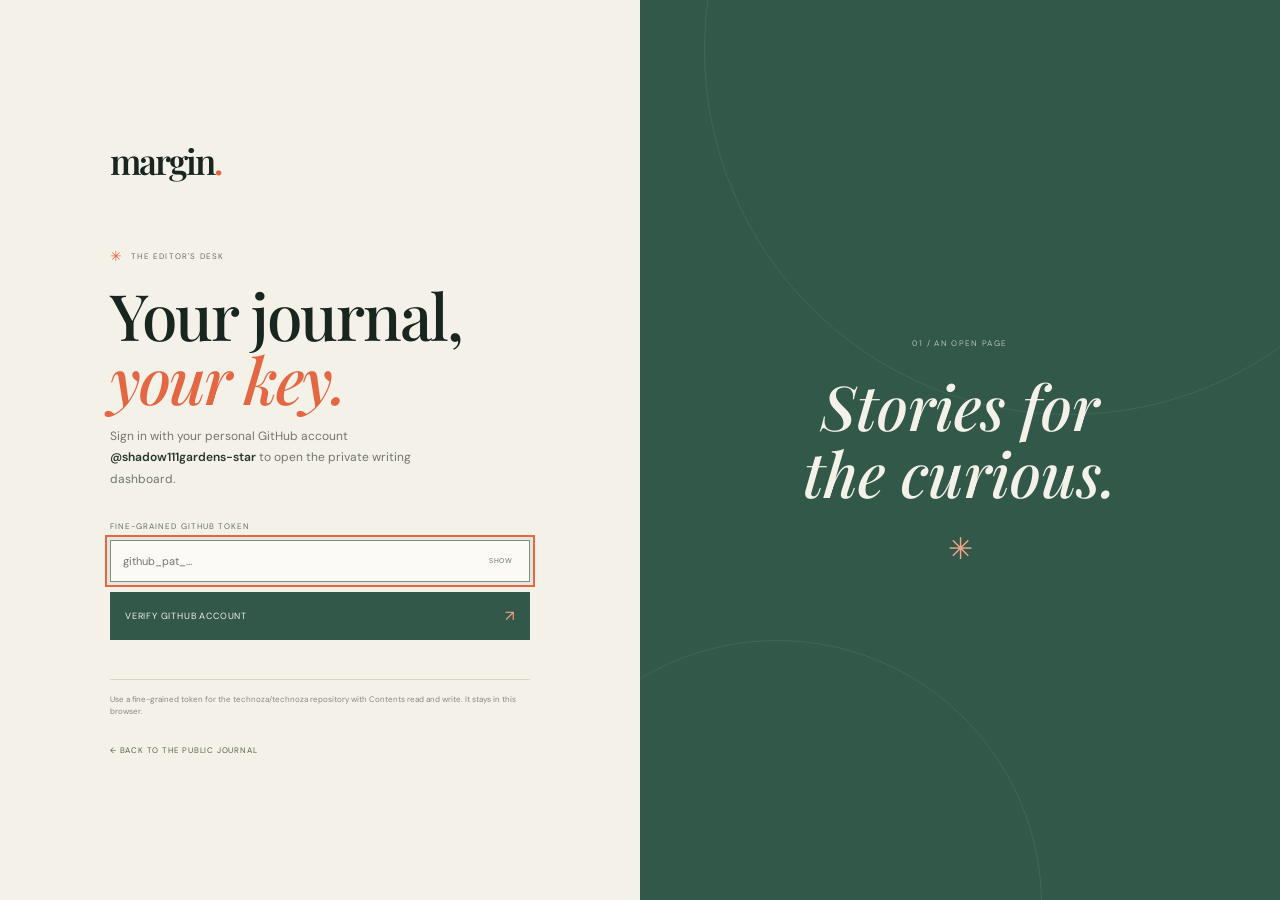
==== commit 6f618634: "Fix dashboard identity for organization repo" ====
--- a/admin.html
+++ b/admin.html
@@ -19,7 +19,7 @@
 <body class="admin-body">
   <div class="scroll-progress" id="scroll-progress" aria-hidden="true"></div>
   <main class="admin-gate" id="admin-gate">
-    <section class="gate-card"><a class="wordmark gate-mark" href="./">margin<span>.</span></a><div class="gate-kicker"><span>✳</span> THE EDITOR'S DESK</div><h1>Your journal,<br><em>your key.</em></h1><p class="gate-intro">Sign in with a GitHub token for <strong>@technoza</strong> to open the private writing dashboard.</p><form id="owner-auth-form"><label for="owner-auth-token">FINE-GRAINED GITHUB TOKEN</label><div class="gate-token-row"><input type="password" id="owner-auth-token" placeholder="github_pat_…" autocomplete="off" required><button type="button" id="toggle-auth-token">SHOW</button></div><button class="gate-submit" id="owner-auth-submit" type="submit">Verify GitHub account <span>↗</span></button><p class="gate-feedback" id="owner-auth-feedback" role="status"></p></form><div class="gate-note">Use a fine-grained token limited to this repository with Contents read and write. It stays in this browser.</div><a class="gate-return" href="./">← Back to the public journal</a></section><div class="gate-side"><div class="gate-orbit gate-orbit-one"></div><div class="gate-orbit gate-orbit-two"></div><div class="gate-side-copy"><span>01 / AN OPEN PAGE</span><p>Stories for<br>the curious.</p><span class="gate-side-star">✳</span></div></div>
+    <section class="gate-card"><a class="wordmark gate-mark" href="./">margin<span>.</span></a><div class="gate-kicker"><span>✳</span> THE EDITOR'S DESK</div><h1>Your journal,<br><em>your key.</em></h1><p class="gate-intro">Sign in with your personal GitHub account <strong>@shadow111gardens-star</strong> to open the private writing dashboard.</p><form id="owner-auth-form"><label for="owner-auth-token">FINE-GRAINED GITHUB TOKEN</label><div class="gate-token-row"><input type="password" id="owner-auth-token" placeholder="github_pat_…" autocomplete="off" required><button type="button" id="toggle-auth-token">SHOW</button></div><button class="gate-submit" id="owner-auth-submit" type="submit">Verify GitHub account <span>↗</span></button><p class="gate-feedback" id="owner-auth-feedback" role="status"></p></form><div class="gate-note">Use a fine-grained token for the technoza/technoza repository with Contents read and write. It stays in this browser.</div><a class="gate-return" href="./">← Back to the public journal</a></section><div class="gate-side"><div class="gate-orbit gate-orbit-one"></div><div class="gate-orbit gate-orbit-two"></div><div class="gate-side-copy"><span>01 / AN OPEN PAGE</span><p>Stories for<br>the curious.</p><span class="gate-side-star">✳</span></div></div>
   </main>
   <div id="admin-shell" hidden>
   <header class="dash-topbar"><a class="wordmark dash-mark" href="./">margin<span>.</span></a><span class="dash-top-label">JOURNAL DESK <i></i> YOUR PRIVATE SPACE</span><div class="dash-top-actions"><a href="./" target="_blank" rel="noreferrer">View website <span>↗</span></a><button class="avatar" id="user-avatar" aria-label="Dashboard profile">M</button></div></header>
